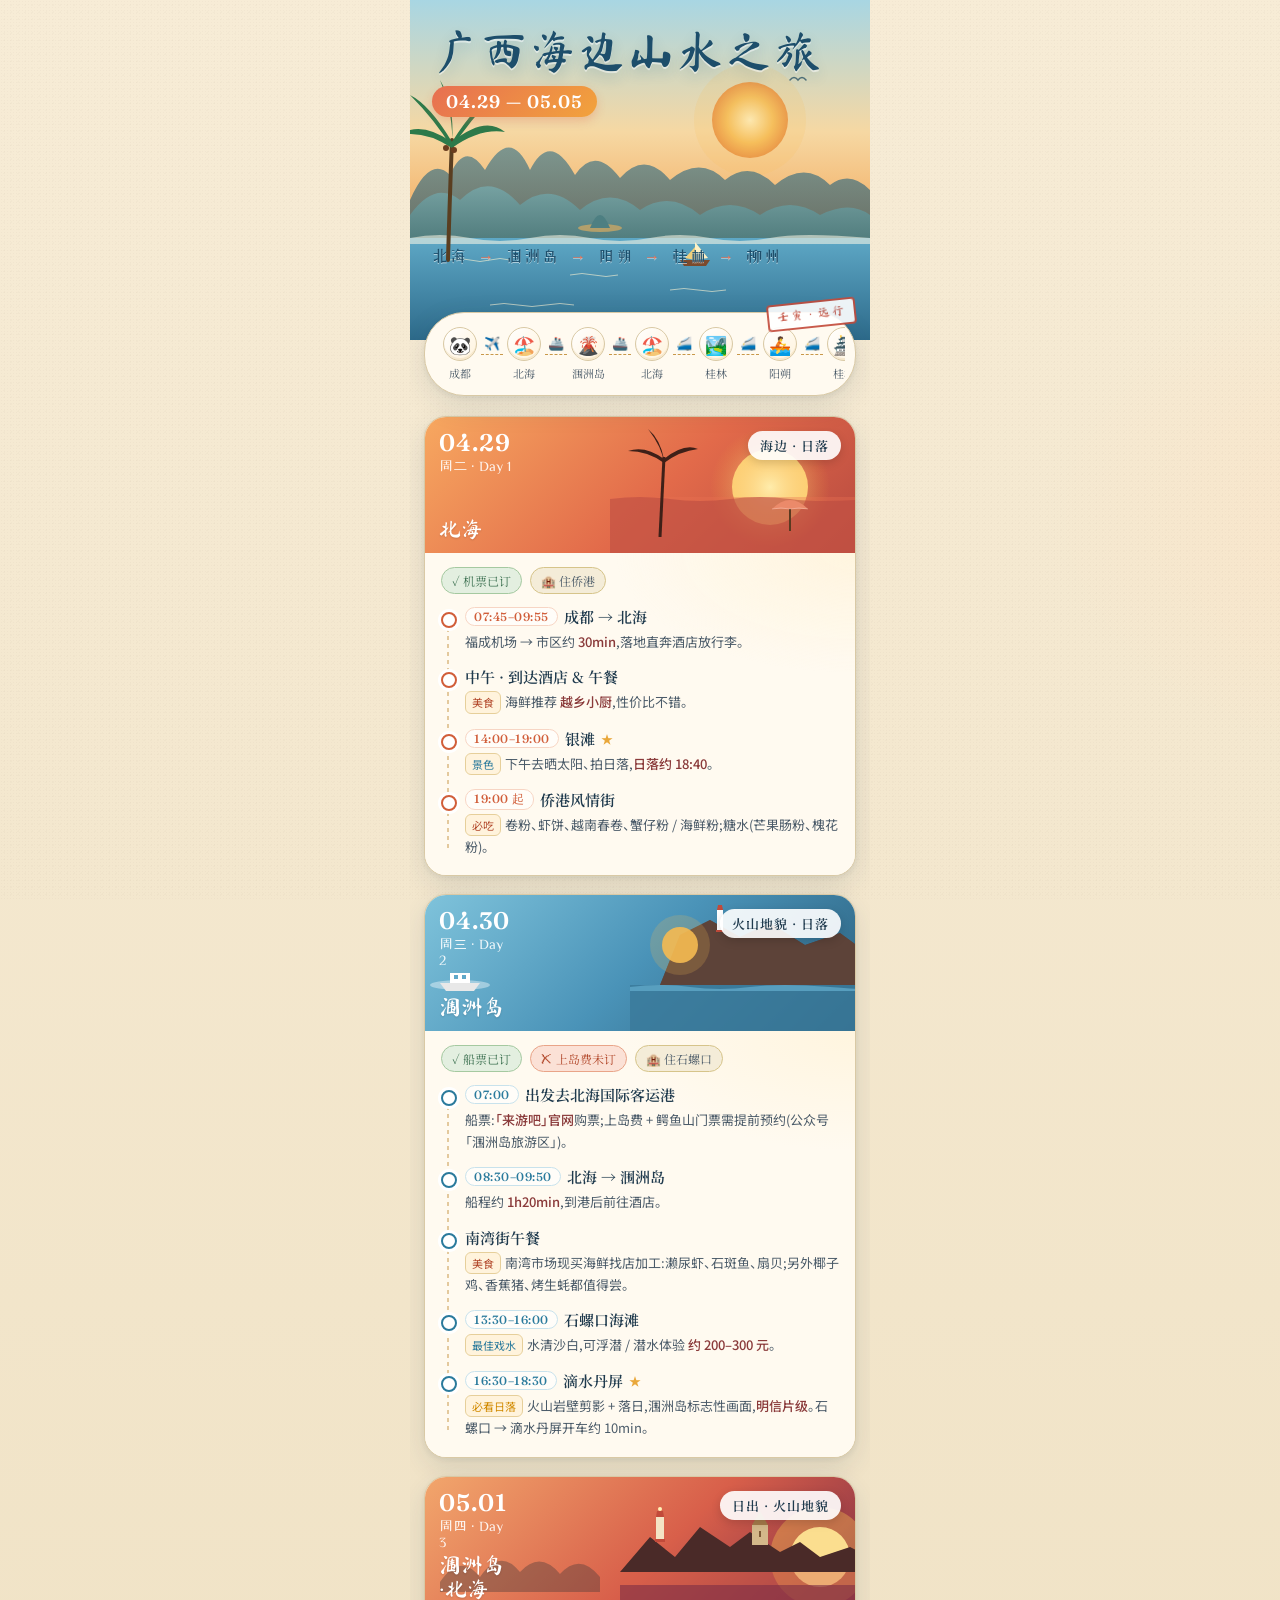
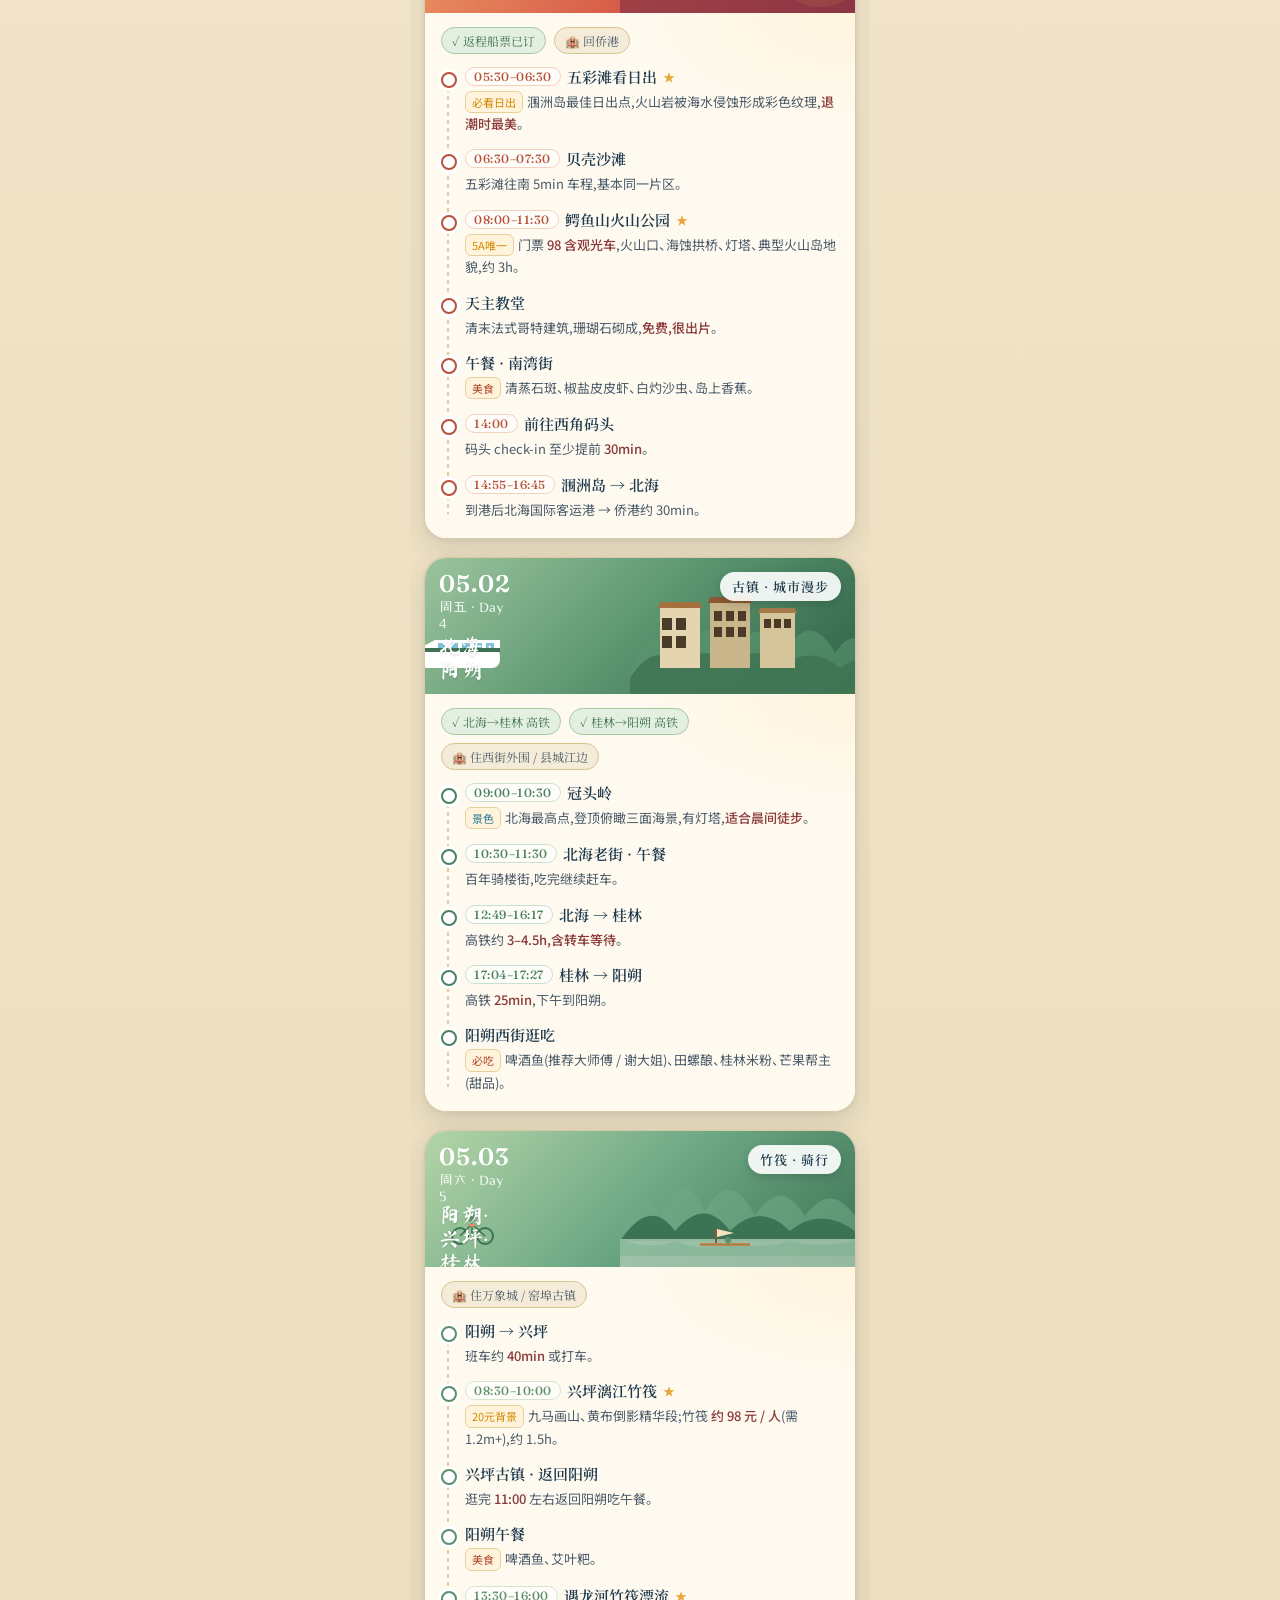
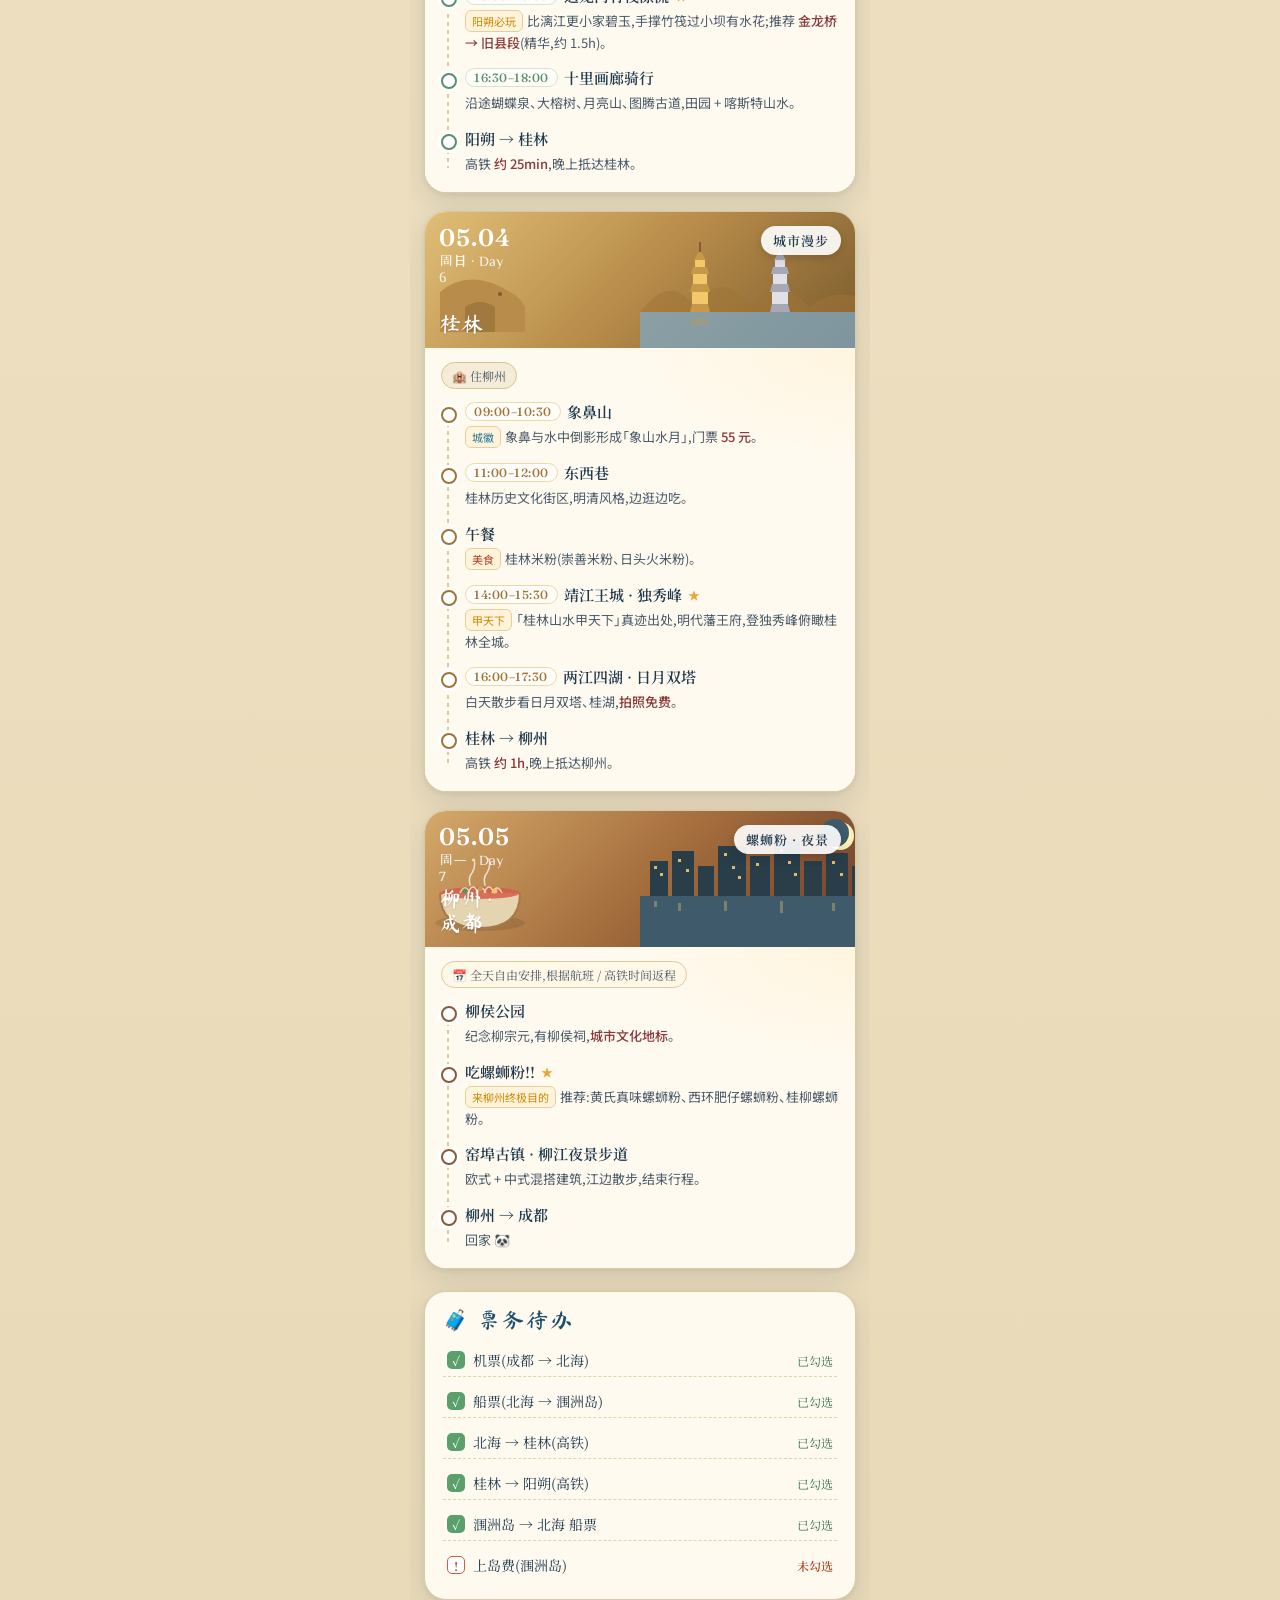
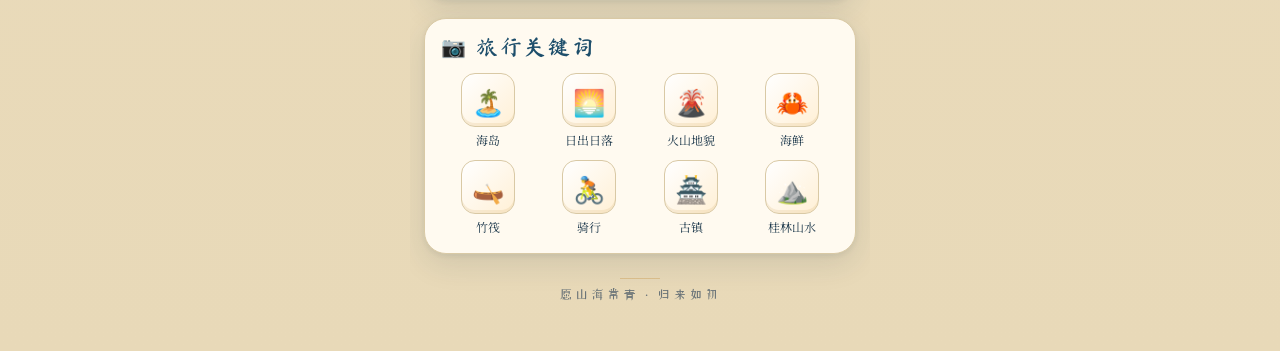
==== guangxi-trip.html @ 5bad60e5 "Initial commit: add guangxi-trip.html Co-Authored-By: Claude Opus 4.7 (1M context) <noreply@anthropi" ====
<!DOCTYPE html>
<html lang="zh-CN">
<head>
<meta charset="UTF-8">
<meta name="viewport" content="width=device-width, initial-scale=1.0, maximum-scale=1.0, user-scalable=no">
<title>广西海边山水之旅 · 04.29–05.05</title>
<link rel="preconnect" href="https://fonts.googleapis.com">
<link rel="preconnect" href="https://fonts.gstatic.com" crossorigin>
<link href="https://fonts.googleapis.com/css2?family=Ma+Shan+Zheng&family=ZCOOL+XiaoWei&family=ZCOOL+KuaiLe&family=Noto+Serif+SC:wght@400;500;600;700&family=Noto+Sans+SC:wght@300;400;500;700&family=Fraunces:ital,wght@0,400;0,600;1,400&display=swap" rel="stylesheet">
<style>
  :root{
    --ink:#1f3a4d;
    --ink-soft:#4a5a68;
    --paper:#faf4e8;
    --paper-2:#f3ead8;
    --sand:#f6e7c9;
    --sea-1:#5fa8c9;
    --sea-2:#2d6f8e;
    --sea-deep:#1d4e6b;
    --sun:#f2a33c;
    --sunset:#e76f51;
    --coral:#eb8a6a;
    --jade:#6fa47a;
    --jade-deep:#3e7252;
    --moss:#a8c4a2;
    --mist:#cfe0dc;
    --gold:#c8984a;
    --plum:#8a3a3a;
    --shadow: 0 10px 30px rgba(31,58,77,.12), 0 2px 6px rgba(31,58,77,.08);
    --stroke:#d9c9a5;
  }
  *{box-sizing:border-box;-webkit-tap-highlight-color:transparent;}
  html,body{margin:0;padding:0;}
  body{
    font-family:'Noto Sans SC','PingFang SC','Microsoft YaHei',sans-serif;
    color:var(--ink);
    background:
      radial-gradient(1200px 600px at 20% -10%, #d3e6ef 0%, transparent 60%),
      radial-gradient(900px 500px at 120% 10%, #fbe3c6 0%, transparent 55%),
      linear-gradient(180deg, #f7ecd6 0%, #efe1c3 40%, #e8d9b8 100%);
    min-height:100vh;
    -webkit-font-smoothing:antialiased;
    font-feature-settings:"palt" 1;
  }
  /* 纸张颗粒纹理 */
  body::before{
    content:"";position:fixed;inset:0;pointer-events:none;z-index:0;
    background-image:
      radial-gradient(rgba(60,40,20,.05) 1px, transparent 1px),
      radial-gradient(rgba(60,40,20,.035) 1px, transparent 1px);
    background-size: 3px 3px, 7px 7px;
    background-position: 0 0, 1px 2px;
    mix-blend-mode:multiply;
    opacity:.5;
  }
  .page{
    max-width:460px;
    margin:0 auto;
    position:relative;
    z-index:1;
    padding-bottom:40px;
    overflow:hidden;
  }

  /* ===== HERO ===== */
  .hero{
    position:relative;
    height:340px;
    overflow:hidden;
    background: linear-gradient(180deg,#9fd2e3 0%, #c7e4e8 38%, #f7d9a6 62%, #f4c27d 100%);
  }
  .hero svg.scene{position:absolute;inset:0;width:100%;height:100%;}
  .hero .title-block{
    position:absolute;
    left:22px;right:22px;top:28px;
    display:flex;flex-direction:column;gap:6px;
    z-index:3;
  }
  .hero .zh-title{
    font-family:'Ma Shan Zheng','ZCOOL KuaiLe',serif;
    font-size:46px;
    color:var(--sea-deep);
    letter-spacing:3px;
    line-height:1;
    text-shadow: 0 2px 0 rgba(255,255,255,.5), 0 6px 14px rgba(29,78,107,.18);
  }
  .hero .date-pill{
    display:inline-block;
    font-family:'Fraunces',serif;
    font-weight:600;
    font-size:18px;
    color:#fff;
    background:linear-gradient(135deg, var(--sunset), var(--sun));
    padding:4px 14px;
    border-radius:20px;
    align-self:flex-start;
    margin-top:6px;
    box-shadow:0 4px 10px rgba(231,111,81,.3);
    letter-spacing:1px;
  }
  .hero .route{
    position:absolute;
    left:22px;right:22px;bottom:74px;
    z-index:3;
    font-family:'ZCOOL XiaoWei',serif;
    font-size:16px;
    color:var(--sea-deep);
    letter-spacing:2px;
    text-shadow:0 1px 0 rgba(255,255,255,.6);
  }
  .hero .route b{color:var(--sunset);margin:0 4px;}

  /* ===== 路线流程图 ===== */
  .flow{
    position:relative;
    margin:-28px 14px 20px;
    padding:14px 10px;
    background:#fffaf0;
    border:1.5px solid var(--stroke);
    border-radius:40px;
    box-shadow:var(--shadow);
    z-index:4;
  }
  .flow-inner{
    display:flex;align-items:center;justify-content:space-between;
    gap:0;
    overflow-x:auto;
    scrollbar-width:none;
    padding:0 4px;
  }
  .flow-inner::-webkit-scrollbar{display:none;}
  .flow-node{
    display:flex;flex-direction:column;align-items:center;
    flex:0 0 auto;
    min-width:42px;
  }
  .flow-node .icon{
    width:34px;height:34px;border-radius:50%;
    background:linear-gradient(135deg,#fff, #fff3dc);
    border:1.5px solid var(--stroke);
    display:grid;place-items:center;
    font-size:18px;
    box-shadow:inset 0 -2px 0 rgba(200,152,74,.15);
  }
  .flow-node .label{
    margin-top:4px;
    font-size:11px;
    color:var(--ink-soft);
    font-family:'Noto Serif SC',serif;
    white-space:nowrap;
  }
  .flow-arrow{
    flex:1 1 auto;
    display:flex;align-items:center;justify-content:center;
    position:relative;
    min-width:22px;
    height:34px;
  }
  .flow-arrow::before{
    content:"";
    height:0;border-top:1.5px dashed var(--gold);
    width:100%;
  }
  .flow-arrow .mode{
    position:absolute;
    top:-4px;
    font-size:13px;
    background:#fffaf0;
    padding:0 3px;
    color:var(--sea-2);
  }

  /* ===== 日卡片 ===== */
  .day{
    position:relative;
    margin:18px 14px;
    border-radius:22px;
    overflow:hidden;
    background:#fffaf0;
    border:1.5px solid var(--stroke);
    box-shadow:var(--shadow);
  }
  .day-head{
    position:relative;
    height:136px;
    overflow:hidden;
    display:flex;
    color:#fff;
  }
  .day-head .left{
    flex:0 0 92px;
    padding:14px 10px 12px 14px;
    display:flex;flex-direction:column;justify-content:space-between;
    position:relative;z-index:2;
  }
  .day-head .date{
    font-family:'Fraunces',serif;
    font-weight:600;
    font-size:24px;
    letter-spacing:1px;
    line-height:1;
  }
  .day-head .weekday{
    font-family:'ZCOOL XiaoWei',serif;
    font-size:14px;
    opacity:.9;
    margin-top:4px;
  }
  .day-head .where{
    font-family:'Ma Shan Zheng',serif;
    font-size:22px;
    line-height:1.1;
    text-shadow:0 1px 2px rgba(0,0,0,.15);
  }
  .day-head .scene-wrap{
    position:absolute;inset:0;
    z-index:1;
  }
  .day-head .scene-wrap svg{width:100%;height:100%;display:block;}
  .day-head .theme-tag{
    position:absolute;
    right:14px;top:14px;
    z-index:3;
    font-family:'Noto Serif SC',serif;
    font-weight:600;
    font-size:13px;
    padding:5px 12px;
    border-radius:20px;
    background:rgba(255,255,255,.9);
    color:var(--ink);
    letter-spacing:1px;
    box-shadow:0 3px 10px rgba(0,0,0,.15);
  }

  /* 每日主题色 */
  .d1 .day-head{background:linear-gradient(135deg,#f7a860 0%, #e26a4a 55%, #b84a40 100%);}
  .d2 .day-head{background:linear-gradient(135deg,#7fc3db 0%, #4a93b8 50%, #2a5f7d 100%);}
  .d3 .day-head{background:linear-gradient(135deg,#f2a66c 0%, #d85f4a 55%, #7d2d45 100%);}
  .d4 .day-head{background:linear-gradient(135deg,#9cc49e 0%, #5b9670 50%, #2f6248 100%);}
  .d5 .day-head{background:linear-gradient(135deg,#b5d4a8 0%, #6ea985 50%, #3d7355 100%);}
  .d6 .day-head{background:linear-gradient(135deg,#e0be76 0%, #b88c4a 50%, #7a5c2e 100%);}
  .d7 .day-head{background:linear-gradient(135deg,#d4a86a 0%, #a66f3e 50%, #6b3d2a 100%);}

  .day-body{
    padding:14px 16px 18px;
    background:
      radial-gradient(400px 200px at 100% 0%, rgba(255,235,190,.35), transparent 60%),
      #fffaf0;
  }

  .meta-row{
    display:flex;gap:8px;flex-wrap:wrap;
    margin-bottom:12px;
  }
  .chip{
    display:inline-flex;align-items:center;gap:4px;
    font-size:12px;
    padding:4px 10px;
    border-radius:14px;
    border:1px solid var(--stroke);
    background:#fff8e6;
    color:var(--ink-soft);
    font-family:'Noto Serif SC',serif;
  }
  .chip b{color:var(--ink);font-weight:600;}
  .chip.stay{background:#f4ecd8;border-color:#d6c48a;}
  .chip.ticket-ok{background:#e3efe0;border-color:#a5c9a0;color:#3e7252;}
  .chip.ticket-warn{background:#fbe1d6;border-color:#e9a488;color:#b34a2d;}

  .timeline{
    position:relative;
    padding-left:22px;
    margin-top:8px;
  }
  .timeline::before{
    content:"";position:absolute;left:6px;top:6px;bottom:6px;
    width:2px;
    background:repeating-linear-gradient(to bottom, var(--gold) 0 4px, transparent 4px 8px);
    opacity:.5;
  }
  .tl-item{
    position:relative;
    padding:0 0 14px 2px;
  }
  .tl-item:last-child{padding-bottom:0;}
  .tl-item::before{
    content:"";
    position:absolute;
    left:-22px;top:6px;
    width:12px;height:12px;border-radius:50%;
    background:#fff;
    border:2.5px solid var(--accent,var(--sea-2));
    box-shadow:0 0 0 3px rgba(255,255,255,1);
  }
  .tl-title{
    font-family:'Noto Serif SC',serif;
    font-weight:600;
    font-size:15px;
    color:var(--ink);
    display:flex;align-items:center;flex-wrap:wrap;gap:6px;
  }
  .tl-title .time{
    font-family:'Fraunces',serif;
    font-size:12px;
    color:var(--accent,var(--sea-2));
    background:rgba(255,255,255,.6);
    padding:1px 8px;
    border-radius:10px;
    border:1px solid var(--accent-soft,#cfe0dc);
    font-weight:500;
    letter-spacing:.5px;
  }
  .tl-title .star{color:#e9a73a;font-size:12px;}
  .tl-desc{
    font-size:13px;
    line-height:1.65;
    color:var(--ink-soft);
    margin-top:4px;
  }
  .tl-desc em{
    font-style:normal;
    color:var(--plum);
    font-weight:500;
  }
  .tl-tag{
    display:inline-block;font-size:11px;
    padding:1px 6px;border-radius:6px;
    background:#fff3dc;border:1px solid #e6cf9a;
    color:var(--gold);margin-right:4px;
  }

  /* 每天的 accent */
  .d1{--accent:#d15e3a;--accent-soft:#f7d5c4;}
  .d2{--accent:#2a7a9c;--accent-soft:#c8e2ec;}
  .d3{--accent:#b8513a;--accent-soft:#f4d0bf;}
  .d4{--accent:#4a8260;--accent-soft:#c9e0cf;}
  .d5{--accent:#5b8f6a;--accent-soft:#d4e4ce;}
  .d6{--accent:#a07436;--accent-soft:#ecd9a8;}
  .d7{--accent:#8a5a34;--accent-soft:#e7cda5;}

  /* ===== 票务待办 ===== */
  .todo{
    margin:22px 14px 0;
    background:#fffaf0;
    border:1.5px solid var(--stroke);
    border-radius:22px;
    padding:16px 18px 18px;
    box-shadow:var(--shadow);
    position:relative;overflow:hidden;
  }
  .todo h3{
    margin:0 0 12px;
    font-family:'Ma Shan Zheng',serif;
    font-weight:400;
    font-size:22px;
    color:var(--sea-deep);
    letter-spacing:2px;
    display:flex;align-items:center;gap:8px;
  }
  .todo h3::before{content:"🧳";font-size:20px;}
  .todo ul{list-style:none;margin:0;padding:0;display:flex;flex-direction:column;gap:8px;}
  .todo li{
    display:flex;align-items:center;justify-content:space-between;gap:10px;
    font-family:'Noto Serif SC',serif;font-size:14px;
    padding:6px 4px;
    border-bottom:1px dashed #e2d3ae;
  }
  .todo li:last-child{border-bottom:none;}
  .todo li .name{display:flex;align-items:center;gap:8px;}
  .todo li .name .box{
    width:18px;height:18px;border-radius:5px;display:grid;place-items:center;
    font-size:12px;font-weight:700;
  }
  .ok .box{background:#5ba06a;color:#fff;}
  .ok .status{color:#3e7252;font-size:12px;}
  .no .box{background:#fff;border:1.5px solid #d15e3a;color:#d15e3a;}
  .no .status{color:#b34a2d;font-size:12px;font-weight:600;}

  /* ===== 关键词 ===== */
  .keywords{
    margin:18px 14px 0;
    background:#fffaf0;
    border:1.5px solid var(--stroke);
    border-radius:22px;
    padding:16px 16px 18px;
    box-shadow:var(--shadow);
  }
  .keywords h3{
    margin:0 0 14px;
    font-family:'Ma Shan Zheng',serif;
    font-weight:400;
    font-size:22px;
    color:var(--sea-deep);
    letter-spacing:2px;
    display:flex;align-items:center;gap:8px;
  }
  .keywords h3::before{content:"📷";font-size:20px;}
  .kw-grid{
    display:grid;grid-template-columns:repeat(4,1fr);gap:12px 8px;
  }
  .kw{
    display:flex;flex-direction:column;align-items:center;gap:4px;
  }
  .kw .kw-ico{
    width:54px;height:54px;border-radius:14px;
    background:linear-gradient(135deg,#fff,#fff0d6);
    border:1.5px solid var(--stroke);
    display:grid;place-items:center;
    font-size:26px;
    box-shadow:inset 0 -3px 0 rgba(200,152,74,.15);
  }
  .kw .kw-text{
    font-family:'Noto Serif SC',serif;
    font-size:12px;
    color:var(--ink);
  }

  /* ===== 底部页脚 ===== */
  .footer{
    margin:24px 14px 8px;
    text-align:center;
    font-family:'ZCOOL XiaoWei',serif;
    color:var(--ink-soft);
    font-size:13px;
    letter-spacing:3px;
    opacity:.8;
  }
  .footer .line{
    display:block;
    height:1px;width:40px;margin:12px auto 8px;
    background:var(--gold);opacity:.5;
  }

  /* 装饰印章 */
  .seal{
    position:absolute;
    right:14px;bottom:12px;
    font-family:'Ma Shan Zheng',serif;
    color:#c24a3a;
    background:#fff;
    border:2px solid #c24a3a;
    padding:4px 8px;
    border-radius:4px;
    font-size:12px;letter-spacing:2px;
    transform:rotate(-6deg);
    opacity:.9;
    z-index:5;
  }

  /* 小装饰:鸟 */
  .birds{position:absolute;top:70px;right:30px;z-index:2;opacity:.7;}

  /* 标签:特色/美食 */
  .tag-food{color:#b34a2d;}
  .tag-view{color:#2a7a9c;}
  .tag-must{color:#d18a00;}

  /* 进入动画 */
  @keyframes rise { from{opacity:0;transform:translateY(12px);} to{opacity:1;transform:none;} }
  .day,.todo,.keywords,.flow{animation:rise .6s ease both;}
  .day:nth-child(2){animation-delay:.05s;}
  .day:nth-child(3){animation-delay:.1s;}
  .day:nth-child(4){animation-delay:.15s;}

</style>
</head>
<body>
<main class="page">

  <!-- ============ HERO ============ -->
  <section class="hero">
    <svg class="scene" viewBox="0 0 460 340" preserveAspectRatio="xMidYMid slice" xmlns="http://www.w3.org/2000/svg">
      <defs>
        <linearGradient id="sky" x1="0" y1="0" x2="0" y2="1">
          <stop offset="0" stop-color="#a8d6e3"/>
          <stop offset=".55" stop-color="#f6d8a3"/>
          <stop offset="1" stop-color="#f2a658"/>
        </linearGradient>
        <linearGradient id="sea" x1="0" y1="0" x2="0" y2="1">
          <stop offset="0" stop-color="#5ea8c6"/>
          <stop offset="1" stop-color="#2d6a8a"/>
        </linearGradient>
        <linearGradient id="mtn1" x1="0" y1="0" x2="0" y2="1">
          <stop offset="0" stop-color="#4a7d8a"/>
          <stop offset="1" stop-color="#2d5567"/>
        </linearGradient>
        <linearGradient id="mtn2" x1="0" y1="0" x2="0" y2="1">
          <stop offset="0" stop-color="#76a6a8"/>
          <stop offset="1" stop-color="#4d7f82"/>
        </linearGradient>
        <linearGradient id="mtn3" x1="0" y1="0" x2="0" y2="1">
          <stop offset="0" stop-color="#a5c4b6"/>
          <stop offset="1" stop-color="#7ba389"/>
        </linearGradient>
        <radialGradient id="sun" cx=".5" cy=".5" r=".5">
          <stop offset="0" stop-color="#fff3c4"/>
          <stop offset=".6" stop-color="#f5bb52"/>
          <stop offset="1" stop-color="#e6893a"/>
        </radialGradient>
      </defs>
      <!-- 天空 -->
      <rect width="460" height="240" fill="url(#sky)"/>
      <!-- 太阳 -->
      <circle cx="340" cy="120" r="38" fill="url(#sun)" opacity=".85"/>
      <circle cx="340" cy="120" r="56" fill="#f5bb52" opacity=".15"/>
      <!-- 远山(桂林喀斯特) -->
      <path d="M0,200 Q20,155 40,175 Q55,140 75,170 Q100,125 120,170 Q140,130 165,175 Q185,145 210,178 Q235,150 260,180 Q290,155 315,180 Q340,160 365,185 Q395,160 420,185 Q440,170 460,190 L460,240 L0,240 Z" fill="url(#mtn1)" opacity=".7"/>
      <path d="M0,215 Q25,180 50,200 Q80,170 110,205 Q140,180 170,210 Q200,185 230,210 Q260,190 290,215 Q320,195 350,215 Q380,195 410,215 Q440,200 460,215 L460,240 L0,240 Z" fill="url(#mtn2)" opacity=".85"/>
      <!-- 海面 -->
      <rect y="238" width="460" height="102" fill="url(#sea)"/>
      <!-- 海面波光 -->
      <g stroke="#fff6d4" stroke-width="1" opacity=".6" fill="none">
        <path d="M40,260 q10,-3 20,0 t20,0 t20,0"/>
        <path d="M160,275 q12,-3 24,0 t24,0"/>
        <path d="M260,290 q14,-3 28,0 t28,0"/>
        <path d="M80,305 q14,-3 28,0 t28,0 t28,0"/>
        <path d="M300,315 q14,-3 28,0 t28,0"/>
      </g>
      <!-- 海浪泡沫 -->
      <path d="M0,238 Q30,232 60,238 T120,238 T180,238 T240,238 T300,238 T360,238 T460,238 L460,244 L0,244 Z" fill="#fff9e7" opacity=".55"/>
      <!-- 前景椰树(左) -->
      <g transform="translate(20,100)">
        <path d="M18,160 Q20,90 22,40" stroke="#5a3e20" stroke-width="4" fill="none" stroke-linecap="round"/>
        <g fill="#2d7a4a">
          <path d="M22,42 Q-10,20 -30,35 Q-5,30 22,48 Z"/>
          <path d="M22,42 Q55,15 75,32 Q50,28 22,48 Z"/>
          <path d="M22,42 Q0,5 -20,-5 Q5,20 22,48 Z"/>
          <path d="M22,42 Q45,5 65,-5 Q40,20 22,48 Z"/>
          <path d="M22,42 Q25,5 10,-20 Q24,15 22,48 Z"/>
        </g>
        <circle cx="16" cy="48" r="3" fill="#6b3d1e"/>
        <circle cx="24" cy="50" r="3" fill="#6b3d1e"/>
      </g>
      <!-- 小岛+帆船 -->
      <g transform="translate(170,220)">
        <ellipse cx="20" cy="8" rx="22" ry="4" fill="#c9a766" opacity=".8"/>
        <path d="M10,8 Q20,-18 30,8 Z" fill="#4d7f82"/>
      </g>
      <!-- 帆船 -->
      <g transform="translate(270,252)">
        <path d="M0,8 L30,8 L26,14 L4,14 Z" fill="#7b4a2d"/>
        <path d="M15,8 L15,-10 L28,6 Z" fill="#fff1c4"/>
        <path d="M15,8 L15,-5 L5,6 Z" fill="#f2d07a"/>
      </g>
      <!-- 海鸥 -->
      <g stroke="#2d5567" stroke-width="1.5" fill="none" stroke-linecap="round" opacity=".8">
        <path d="M80,90 q4,-5 8,0 q4,-5 8,0"/>
        <path d="M110,110 q3,-4 6,0 q3,-4 6,0"/>
        <path d="M380,80 q4,-5 8,0 q4,-5 8,0"/>
      </g>
    </svg>
    <div class="title-block">
      <div class="zh-title">广西海边山水之旅</div>
      <div class="date-pill">04.29 — 05.05</div>
    </div>
    <div class="route">北海 <b>→</b> 涠洲岛 <b>→</b> 阳朔 <b>→</b> 桂林 <b>→</b> 柳州</div>
    <div class="seal">壬寅 · 远行</div>
  </section>

  <!-- ============ 路线流程图 ============ -->
  <section class="flow">
    <div class="flow-inner">
      <div class="flow-node"><div class="icon">🐼</div><div class="label">成都</div></div>
      <div class="flow-arrow"><span class="mode">✈️</span></div>
      <div class="flow-node"><div class="icon">🏖️</div><div class="label">北海</div></div>
      <div class="flow-arrow"><span class="mode">🚢</span></div>
      <div class="flow-node"><div class="icon">🌋</div><div class="label">涠洲岛</div></div>
      <div class="flow-arrow"><span class="mode">🚢</span></div>
      <div class="flow-node"><div class="icon">🏖️</div><div class="label">北海</div></div>
      <div class="flow-arrow"><span class="mode">🚄</span></div>
      <div class="flow-node"><div class="icon">🏞️</div><div class="label">桂林</div></div>
      <div class="flow-arrow"><span class="mode">🚄</span></div>
      <div class="flow-node"><div class="icon">🚣</div><div class="label">阳朔</div></div>
      <div class="flow-arrow"><span class="mode">🚄</span></div>
      <div class="flow-node"><div class="icon">🏯</div><div class="label">桂林</div></div>
      <div class="flow-arrow"><span class="mode">🚄</span></div>
      <div class="flow-node"><div class="icon">🍜</div><div class="label">柳州</div></div>
      <div class="flow-arrow"><span class="mode">✈️</span></div>
      <div class="flow-node"><div class="icon">🐼</div><div class="label">成都</div></div>
    </div>
  </section>

  <!-- ============ DAY 1 · 04.29 北海 ============ -->
  <article class="day d1">
    <header class="day-head">
      <div class="scene-wrap">
        <svg viewBox="0 0 460 136" preserveAspectRatio="xMidYMid slice" xmlns="http://www.w3.org/2000/svg">
          <defs>
            <radialGradient id="sun1" cx=".5" cy=".5" r=".5"><stop offset="0" stop-color="#fff2b8"/><stop offset="1" stop-color="#f4a33c" stop-opacity="0"/></radialGradient>
          </defs>
          <!-- 右侧日落海景 -->
          <g transform="translate(200,0)">
            <circle cx="160" cy="70" r="38" fill="#ffd67a"/>
            <circle cx="160" cy="70" r="60" fill="url(#sun1)" opacity=".8"/>
            <!-- 海平面倒影 -->
            <rect y="80" width="260" height="56" fill="#e76f51" opacity=".35"/>
            <path d="M0,82 Q30,78 60,82 T120,82 T180,82 T260,82 L260,136 L0,136 Z" fill="#b84a40" opacity=".55"/>
            <!-- 椰树剪影 -->
            <g fill="#3e2018" transform="translate(30,20)">
              <path d="M20,100 Q22,60 24,20" stroke="#3e2018" stroke-width="3" fill="none"/>
              <path d="M24,22 Q5,8 -12,14 Q8,14 24,26"/>
              <path d="M24,22 Q44,6 58,12 Q40,14 24,26"/>
              <path d="M24,22 Q20,2 8,-8 Q22,10 24,26"/>
            </g>
            <!-- 沙滩伞 -->
            <g transform="translate(180,92)">
              <rect x="-1" y="0" width="2" height="22" fill="#5a3a20"/>
              <path d="M-18,0 Q0,-18 18,0 Z" fill="#eb8a6a"/>
              <path d="M-18,0 Q-9,-2 0,0 Q9,-2 18,0" stroke="#fff" stroke-width=".5" fill="none" opacity=".5"/>
            </g>
          </g>
        </svg>
      </div>
      <div class="left">
        <div>
          <div class="date">04.29</div>
          <div class="weekday">周二 · Day 1</div>
        </div>
        <div class="where">北海</div>
      </div>
      <div class="theme-tag">海边 · 日落</div>
    </header>
    <div class="day-body">
      <div class="meta-row">
        <span class="chip ticket-ok">✓ 机票已订</span>
        <span class="chip stay">🏨 住侨港</span>
      </div>
      <div class="timeline">
        <div class="tl-item">
          <div class="tl-title"><span class="time">07:45–09:55</span>成都 → 北海</div>
          <div class="tl-desc">福成机场 → 市区约 <em>30min</em>,落地直奔酒店放行李。</div>
        </div>
        <div class="tl-item">
          <div class="tl-title">中午 · 到达酒店 & 午餐</div>
          <div class="tl-desc"><span class="tl-tag tag-food">美食</span>海鲜推荐 <em>越乡小厨</em>,性价比不错。</div>
        </div>
        <div class="tl-item">
          <div class="tl-title"><span class="time">14:00–19:00</span>银滩 <span class="star">★</span></div>
          <div class="tl-desc"><span class="tl-tag tag-view">景色</span>下午去晒太阳、拍日落,<em>日落约 18:40</em>。</div>
        </div>
        <div class="tl-item">
          <div class="tl-title"><span class="time">19:00 起</span>侨港风情街</div>
          <div class="tl-desc"><span class="tl-tag tag-food">必吃</span>卷粉、虾饼、越南春卷、蟹仔粉 / 海鲜粉;糖水(芒果肠粉、槐花粉)。</div>
        </div>
      </div>
    </div>
  </article>

  <!-- ============ DAY 2 · 04.30 涠洲岛 ============ -->
  <article class="day d2">
    <header class="day-head">
      <div class="scene-wrap">
        <svg viewBox="0 0 460 136" preserveAspectRatio="xMidYMid slice" xmlns="http://www.w3.org/2000/svg">
          <!-- 火山/悬崖 -->
          <g transform="translate(220,0)">
            <!-- 海面 -->
            <rect y="90" width="240" height="46" fill="#3a7a9a" opacity=".8"/>
            <path d="M0,92 Q30,88 60,92 T120,92 T200,92 T240,92 L240,96 L0,96 Z" fill="#5fa8c9" opacity=".8"/>
            <!-- 火山岩悬崖 -->
            <path d="M30,90 L50,40 L80,25 L110,42 L140,28 L175,50 L210,38 L240,60 L240,90 Z" fill="#4a3a3a"/>
            <path d="M30,90 L50,40 L80,25 L110,42 L140,28 L175,50 L210,38 L240,60 L240,90 Z" fill="#6b4a3a" opacity=".6"/>
            <!-- 灯塔 -->
            <g transform="translate(90,15)">
              <rect x="-3" y="0" width="6" height="20" fill="#fff"/>
              <rect x="-4" y="20" width="8" height="2" fill="#c24a3a"/>
              <path d="M-3,0 L3,0 L2,-5 L-2,-5 Z" fill="#c24a3a"/>
            </g>
            <!-- 日落 -->
            <circle cx="50" cy="50" r="18" fill="#f5bb52" opacity=".9"/>
            <circle cx="50" cy="50" r="30" fill="#f5bb52" opacity=".2"/>
          </g>
          <!-- 左侧船只 -->
          <g transform="translate(30,70)">
            <ellipse cx="20" cy="20" rx="30" ry="5" fill="#fff" opacity=".4"/>
            <path d="M0,18 L40,18 L34,26 L6,26 Z" fill="#e8e8e8"/>
            <rect x="10" y="8" width="20" height="10" fill="#fff"/>
            <rect x="14" y="10" width="4" height="4" fill="#5fa8c9"/>
            <rect x="22" y="10" width="4" height="4" fill="#5fa8c9"/>
          </g>
        </svg>
      </div>
      <div class="left">
        <div>
          <div class="date">04.30</div>
          <div class="weekday">周三 · Day 2</div>
        </div>
        <div class="where">涠洲岛</div>
      </div>
      <div class="theme-tag">火山地貌 · 日落</div>
    </header>
    <div class="day-body">
      <div class="meta-row">
        <span class="chip ticket-ok">✓ 船票已订</span>
        <span class="chip ticket-warn">✗ 上岛费未订</span>
        <span class="chip stay">🏨 住石螺口</span>
      </div>
      <div class="timeline">
        <div class="tl-item">
          <div class="tl-title"><span class="time">07:00</span>出发去北海国际客运港</div>
          <div class="tl-desc">船票:<em>「来游吧」官网</em>购票;上岛费 + 鳄鱼山门票需提前预约(公众号「涠洲岛旅游区」)。</div>
        </div>
        <div class="tl-item">
          <div class="tl-title"><span class="time">08:30–09:50</span>北海 → 涠洲岛</div>
          <div class="tl-desc">船程约 <em>1h20min</em>,到港后前往酒店。</div>
        </div>
        <div class="tl-item">
          <div class="tl-title">南湾街午餐</div>
          <div class="tl-desc"><span class="tl-tag tag-food">美食</span>南湾市场现买海鲜找店加工:濑尿虾、石斑鱼、扇贝;另外椰子鸡、香蕉猪、烤生蚝都值得尝。</div>
        </div>
        <div class="tl-item">
          <div class="tl-title"><span class="time">13:30–16:00</span>石螺口海滩</div>
          <div class="tl-desc"><span class="tl-tag tag-view">最佳戏水</span>水清沙白,可浮潜 / 潜水体验 <em>约 200–300 元</em>。</div>
        </div>
        <div class="tl-item">
          <div class="tl-title"><span class="time">16:30–18:30</span>滴水丹屏 <span class="star">★</span></div>
          <div class="tl-desc"><span class="tl-tag tag-must">必看日落</span>火山岩壁剪影 + 落日,涠洲岛标志性画面,<em>明信片级</em>。石螺口 → 滴水丹屏开车约 10min。</div>
        </div>
      </div>
    </div>
  </article>

  <!-- ============ DAY 3 · 05.01 涠洲岛→北海 ============ -->
  <article class="day d3">
    <header class="day-head">
      <div class="scene-wrap">
        <svg viewBox="0 0 460 136" preserveAspectRatio="xMidYMid slice" xmlns="http://www.w3.org/2000/svg">
          <!-- 日出 + 灯塔 + 教堂 -->
          <g transform="translate(210,0)">
            <!-- 日出光晕 -->
            <circle cx="200" cy="80" r="30" fill="#fff4b8"/>
            <circle cx="200" cy="80" r="50" fill="#f5bb52" opacity=".4"/>
            <!-- 海 -->
            <rect y="95" width="260" height="41" fill="#d85f4a" opacity=".4"/>
            <rect y="108" width="260" height="28" fill="#7d2d45" opacity=".6"/>
            <!-- 火山岩 -->
            <path d="M0,95 L30,60 L55,80 L80,50 L110,70 L130,55 L160,75 L180,65 L200,80 L230,70 L260,85 L260,95 Z" fill="#4a2a28"/>
            <!-- 灯塔 -->
            <g transform="translate(40,40)">
              <rect x="-4" y="0" width="8" height="24" fill="#f4e4c4"/>
              <rect x="-5" y="22" width="10" height="3" fill="#c24a3a"/>
              <path d="M-4,0 L4,0 L3,-6 L-3,-6 Z" fill="#c24a3a"/>
              <circle cx="0" cy="-8" r="2" fill="#fff4b8"/>
            </g>
            <!-- 天主教堂 -->
            <g transform="translate(140,48)">
              <rect x="-8" y="0" width="16" height="20" fill="#d4b88a"/>
              <path d="M-8,0 L0,-14 L8,0 Z" fill="#a67b4a"/>
              <rect x="-1" y="6" width="2" height="6" fill="#7d5a36"/>
            </g>
          </g>
          <g transform="translate(30,65)">
            <path d="M0,40 Q20,10 40,35 Q60,5 80,30 Q100,8 120,32 Q140,10 160,35 L160,50 L0,50 Z" fill="#4a3a3a" opacity=".4"/>
          </g>
        </svg>
      </div>
      <div class="left">
        <div>
          <div class="date">05.01</div>
          <div class="weekday">周四 · Day 3</div>
        </div>
        <div class="where">涠洲岛·北海</div>
      </div>
      <div class="theme-tag">日出 · 火山地貌</div>
    </header>
    <div class="day-body">
      <div class="meta-row">
        <span class="chip ticket-ok">✓ 返程船票已订</span>
        <span class="chip stay">🏨 回侨港</span>
      </div>
      <div class="timeline">
        <div class="tl-item">
          <div class="tl-title"><span class="time">05:30–06:30</span>五彩滩看日出 <span class="star">★</span></div>
          <div class="tl-desc"><span class="tl-tag tag-must">必看日出</span>涠洲岛最佳日出点,火山岩被海水侵蚀形成彩色纹理,<em>退潮时最美</em>。</div>
        </div>
        <div class="tl-item">
          <div class="tl-title"><span class="time">06:30–07:30</span>贝壳沙滩</div>
          <div class="tl-desc">五彩滩往南 5min 车程,基本同一片区。</div>
        </div>
        <div class="tl-item">
          <div class="tl-title"><span class="time">08:00–11:30</span>鳄鱼山火山公园 <span class="star">★</span></div>
          <div class="tl-desc"><span class="tl-tag tag-must">5A唯一</span>门票 <em>98 含观光车</em>,火山口、海蚀拱桥、灯塔、典型火山岛地貌,约 3h。</div>
        </div>
        <div class="tl-item">
          <div class="tl-title">天主教堂</div>
          <div class="tl-desc">清末法式哥特建筑,珊瑚石砌成,<em>免费,很出片</em>。</div>
        </div>
        <div class="tl-item">
          <div class="tl-title">午餐 · 南湾街</div>
          <div class="tl-desc"><span class="tl-tag tag-food">美食</span>清蒸石斑、椒盐皮皮虾、白灼沙虫、岛上香蕉。</div>
        </div>
        <div class="tl-item">
          <div class="tl-title"><span class="time">14:00</span>前往西角码头</div>
          <div class="tl-desc">码头 check-in 至少提前 <em>30min</em>。</div>
        </div>
        <div class="tl-item">
          <div class="tl-title"><span class="time">14:55–16:45</span>涠洲岛 → 北海</div>
          <div class="tl-desc">到港后北海国际客运港 → 侨港约 30min。</div>
        </div>
      </div>
    </div>
  </article>

  <!-- ============ DAY 4 · 05.02 北海→阳朔 ============ -->
  <article class="day d4">
    <header class="day-head">
      <div class="scene-wrap">
        <svg viewBox="0 0 460 136" preserveAspectRatio="xMidYMid slice" xmlns="http://www.w3.org/2000/svg">
          <!-- 老街骑楼 + 喀斯特山 -->
          <g transform="translate(220,0)">
            <!-- 远处喀斯特山 -->
            <path d="M0,110 Q30,55 55,95 Q80,50 105,90 Q130,55 155,95 Q180,50 205,95 Q225,65 240,95 L240,136 L0,136 Z" fill="#5b9670" opacity=".6"/>
            <path d="M0,120 Q25,80 50,110 Q75,80 100,110 Q125,80 150,110 Q180,85 210,110 Q230,95 240,110 L240,136 L0,136 Z" fill="#3e7252" opacity=".8"/>
            <!-- 骑楼 -->
            <g transform="translate(30,50)">
              <rect x="0" y="0" width="40" height="60" fill="#e4d4b0"/>
              <rect x="2" y="10" width="10" height="12" fill="#4a3a28"/>
              <rect x="16" y="10" width="10" height="12" fill="#4a3a28"/>
              <rect x="2" y="28" width="10" height="12" fill="#4a3a28"/>
              <rect x="16" y="28" width="10" height="12" fill="#4a3a28"/>
              <path d="M-2,0 L42,0 L40,-6 L0,-6 Z" fill="#a66f3e"/>
            </g>
            <g transform="translate(80,45)">
              <rect x="0" y="0" width="40" height="65" fill="#c9b58a"/>
              <rect x="4" y="8" width="8" height="10" fill="#4a3a28"/>
              <rect x="16" y="8" width="8" height="10" fill="#4a3a28"/>
              <rect x="28" y="8" width="8" height="10" fill="#4a3a28"/>
              <rect x="4" y="24" width="8" height="10" fill="#4a3a28"/>
              <rect x="16" y="24" width="8" height="10" fill="#4a3a28"/>
              <rect x="28" y="24" width="8" height="10" fill="#4a3a28"/>
              <path d="M-2,0 L42,0 L40,-6 L0,-6 Z" fill="#8a5a34"/>
            </g>
            <g transform="translate(130,55)">
              <rect x="0" y="0" width="35" height="55" fill="#d6c49a"/>
              <rect x="4" y="6" width="7" height="9" fill="#4a3a28"/>
              <rect x="14" y="6" width="7" height="9" fill="#4a3a28"/>
              <rect x="24" y="6" width="7" height="9" fill="#4a3a28"/>
              <path d="M-2,0 L37,0 L35,-5 L0,-5 Z" fill="#a67b4a"/>
            </g>
          </g>
          <!-- 左前景:高铁 -->
          <g transform="translate(10,90)">
            <rect x="0" y="0" width="80" height="20" rx="8" fill="#fff"/>
            <path d="M0,0 L15,-8 L80,-8 L80,0 Z" fill="#fff"/>
            <rect x="18" y="-5" width="8" height="5" fill="#7fc3db"/>
            <rect x="30" y="-5" width="8" height="5" fill="#7fc3db"/>
            <rect x="42" y="-5" width="8" height="5" fill="#7fc3db"/>
            <rect x="54" y="-5" width="8" height="5" fill="#7fc3db"/>
            <rect x="66" y="-5" width="8" height="5" fill="#7fc3db"/>
            <path d="M0,0 L80,0 L80,4 L0,4 Z" fill="#3e7252"/>
          </g>
        </svg>
      </div>
      <div class="left">
        <div>
          <div class="date">05.02</div>
          <div class="weekday">周五 · Day 4</div>
        </div>
        <div class="where">北海 · 阳朔</div>
      </div>
      <div class="theme-tag">古镇 · 城市漫步</div>
    </header>
    <div class="day-body">
      <div class="meta-row">
        <span class="chip ticket-ok">✓ 北海→桂林 高铁</span>
        <span class="chip ticket-ok">✓ 桂林→阳朔 高铁</span>
        <span class="chip stay">🏨 住西街外围 / 县城江边</span>
      </div>
      <div class="timeline">
        <div class="tl-item">
          <div class="tl-title"><span class="time">09:00–10:30</span>冠头岭</div>
          <div class="tl-desc"><span class="tl-tag tag-view">景色</span>北海最高点,登顶俯瞰三面海景,有灯塔,<em>适合晨间徒步</em>。</div>
        </div>
        <div class="tl-item">
          <div class="tl-title"><span class="time">10:30–11:30</span>北海老街 · 午餐</div>
          <div class="tl-desc">百年骑楼街,吃完继续赶车。</div>
        </div>
        <div class="tl-item">
          <div class="tl-title"><span class="time">12:49–16:17</span>北海 → 桂林</div>
          <div class="tl-desc">高铁约 <em>3–4.5h,含转车等待</em>。</div>
        </div>
        <div class="tl-item">
          <div class="tl-title"><span class="time">17:04–17:27</span>桂林 → 阳朔</div>
          <div class="tl-desc">高铁 <em>25min</em>,下午到阳朔。</div>
        </div>
        <div class="tl-item">
          <div class="tl-title">阳朔西街逛吃</div>
          <div class="tl-desc"><span class="tl-tag tag-food">必吃</span>啤酒鱼(推荐大师傅 / 谢大姐)、田螺酿、桂林米粉、芒果帮主(甜品)。</div>
        </div>
      </div>
    </div>
  </article>

  <!-- ============ DAY 5 · 05.03 阳朔兴坪 ============ -->
  <article class="day d5">
    <header class="day-head">
      <div class="scene-wrap">
        <svg viewBox="0 0 460 136" preserveAspectRatio="xMidYMid slice" xmlns="http://www.w3.org/2000/svg">
          <!-- 漓江竹筏+喀斯特 -->
          <g transform="translate(210,0)">
            <!-- 远山 -->
            <path d="M0,100 Q20,40 40,85 Q60,30 85,80 Q110,35 135,85 Q160,45 185,85 Q210,50 235,85 L240,100 L0,100 Z" fill="#6ea985" opacity=".6"/>
            <path d="M0,110 Q30,65 55,100 Q85,65 110,100 Q140,70 170,100 Q200,75 235,100 L240,110 L0,110 Z" fill="#3d7355"/>
            <!-- 江水 -->
            <rect y="108" width="240" height="28" fill="#aacbb4" opacity=".8"/>
            <!-- 倒影 -->
            <path d="M0,108 Q30,120 55,110 Q85,122 110,110 Q140,120 170,110 Q200,118 235,110 L235,125 L0,125 Z" fill="#6ea985" opacity=".35"/>
            <!-- 竹筏 -->
            <g transform="translate(80,112)">
              <rect x="0" y="0" width="50" height="3" fill="#c89a5a"/>
              <g stroke="#8a5a34" stroke-width=".5">
                <line x1="0" y1="1" x2="50" y2="1"/>
                <line x1="0" y1="2" x2="50" y2="2"/>
              </g>
              <rect x="15" y="-14" width="2" height="14" fill="#8a5a34"/>
              <path d="M17,-14 L34,-10 L17,-6 Z" fill="#f4e4c4"/>
              <circle cx="28" cy="-3" r="3" fill="#5b8f6a"/>
              <rect x="27" y="-3" width="2" height="4" fill="#5b8f6a"/>
            </g>
          </g>
          <!-- 左侧骑行人 -->
          <g transform="translate(40,85)">
            <circle cx="10" cy="20" r="8" fill="none" stroke="#3d7355" stroke-width="2"/>
            <circle cx="35" cy="20" r="8" fill="none" stroke="#3d7355" stroke-width="2"/>
            <path d="M10,20 L22,8 L35,20" stroke="#3d7355" stroke-width="1.5" fill="none"/>
            <line x1="22" y1="8" x2="22" y2="18" stroke="#3d7355" stroke-width="1.5"/>
            <circle cx="22" cy="2" r="4" fill="#5b8f6a"/>
            <path d="M18,8 Q22,14 26,8" fill="#eb8a6a"/>
          </g>
        </svg>
      </div>
      <div class="left">
        <div>
          <div class="date">05.03</div>
          <div class="weekday">周六 · Day 5</div>
        </div>
        <div class="where">阳朔·兴坪·桂林</div>
      </div>
      <div class="theme-tag">竹筏 · 骑行</div>
    </header>
    <div class="day-body">
      <div class="meta-row">
        <span class="chip stay">🏨 住万象城 / 窑埠古镇</span>
      </div>
      <div class="timeline">
        <div class="tl-item">
          <div class="tl-title">阳朔 → 兴坪</div>
          <div class="tl-desc">班车约 <em>40min</em> 或打车。</div>
        </div>
        <div class="tl-item">
          <div class="tl-title"><span class="time">08:30–10:00</span>兴坪漓江竹筏 <span class="star">★</span></div>
          <div class="tl-desc"><span class="tl-tag tag-must">20元背景</span>九马画山、黄布倒影精华段;竹筏 <em>约 98 元 / 人</em>(需 1.2m+),约 1.5h。</div>
        </div>
        <div class="tl-item">
          <div class="tl-title">兴坪古镇 · 返回阳朔</div>
          <div class="tl-desc">逛完 <em>11:00</em> 左右返回阳朔吃午餐。</div>
        </div>
        <div class="tl-item">
          <div class="tl-title">阳朔午餐</div>
          <div class="tl-desc"><span class="tl-tag tag-food">美食</span>啤酒鱼、艾叶粑。</div>
        </div>
        <div class="tl-item">
          <div class="tl-title"><span class="time">13:30–16:00</span>遇龙河竹筏漂流 <span class="star">★</span></div>
          <div class="tl-desc"><span class="tl-tag tag-must">阳朔必玩</span>比漓江更小家碧玉,手撑竹筏过小坝有水花;推荐 <em>金龙桥 → 旧县段</em>(精华,约 1.5h)。</div>
        </div>
        <div class="tl-item">
          <div class="tl-title"><span class="time">16:30–18:00</span>十里画廊骑行</div>
          <div class="tl-desc">沿途蝴蝶泉、大榕树、月亮山、图腾古道,田园 + 喀斯特山水。</div>
        </div>
        <div class="tl-item">
          <div class="tl-title">阳朔 → 桂林</div>
          <div class="tl-desc">高铁 <em>约 25min</em>,晚上抵达桂林。</div>
        </div>
      </div>
    </div>
  </article>

  <!-- ============ DAY 6 · 05.04 桂林 ============ -->
  <article class="day d6">
    <header class="day-head">
      <div class="scene-wrap">
        <svg viewBox="0 0 460 136" preserveAspectRatio="xMidYMid slice" xmlns="http://www.w3.org/2000/svg">
          <!-- 日月双塔 -->
          <g transform="translate(230,0)">
            <!-- 湖水 -->
            <rect y="100" width="240" height="36" fill="#7fa8c4" opacity=".75"/>
            <!-- 远山 -->
            <path d="M0,100 Q30,60 55,95 Q80,55 110,95 Q140,65 170,95 Q200,70 240,95 L240,100 L0,100 Z" fill="#a07436" opacity=".5"/>
            <!-- 日塔(金色) -->
            <g transform="translate(60,20)">
              <path d="M-10,80 L10,80 L8,72 L-8,72 Z" fill="#c8984a"/>
              <rect x="-8" y="60" width="16" height="12" fill="#f2c86a"/>
              <path d="M-10,60 L10,60 L8,52 L-8,52 Z" fill="#c8984a"/>
              <rect x="-7" y="42" width="14" height="10" fill="#f2c86a"/>
              <path d="M-9,42 L9,42 L7,35 L-7,35 Z" fill="#c8984a"/>
              <rect x="-5" y="28" width="10" height="7" fill="#f2c86a"/>
              <path d="M-6,28 L6,28 L0,18 Z" fill="#c8984a"/>
              <rect x="-1" y="10" width="2" height="10" fill="#8a5a34"/>
            </g>
            <!-- 月塔(银色) -->
            <g transform="translate(140,26)">
              <path d="M-10,74 L10,74 L8,66 L-8,66 Z" fill="#a8a8b5"/>
              <rect x="-8" y="54" width="16" height="12" fill="#e0e0e8"/>
              <path d="M-10,54 L10,54 L8,46 L-8,46 Z" fill="#a8a8b5"/>
              <rect x="-7" y="36" width="14" height="10" fill="#e0e0e8"/>
              <path d="M-9,36 L9,36 L7,29 L-7,29 Z" fill="#a8a8b5"/>
              <rect x="-5" y="22" width="10" height="7" fill="#e0e0e8"/>
              <path d="M-6,22 L6,22 L0,12 Z" fill="#a8a8b5"/>
            </g>
            <!-- 倒影 -->
            <g opacity=".3" transform="translate(60,100) scale(1,-1)">
              <path d="M-10,-14 L10,-14 L8,-6 L-8,-6 Z" fill="#c8984a"/>
            </g>
          </g>
          <!-- 左:象鼻山 -->
          <g transform="translate(30,60)">
            <path d="M0,60 L0,20 Q30,-5 70,20 Q80,25 85,35 L85,60 Z" fill="#b88c4a"/>
            <path d="M25,60 L25,35 Q40,25 55,35 L55,60 Z" fill="#7a5c2e" opacity=".4"/>
            <circle cx="60" cy="22" r="2" fill="#7a5c2e"/>
          </g>
        </svg>
      </div>
      <div class="left">
        <div>
          <div class="date">05.04</div>
          <div class="weekday">周日 · Day 6</div>
        </div>
        <div class="where">桂林</div>
      </div>
      <div class="theme-tag">城市漫步</div>
    </header>
    <div class="day-body">
      <div class="meta-row">
        <span class="chip stay">🏨 住柳州</span>
      </div>
      <div class="timeline">
        <div class="tl-item">
          <div class="tl-title"><span class="time">09:00–10:30</span>象鼻山</div>
          <div class="tl-desc"><span class="tl-tag tag-view">城徽</span>象鼻与水中倒影形成「象山水月」,门票 <em>55 元</em>。</div>
        </div>
        <div class="tl-item">
          <div class="tl-title"><span class="time">11:00–12:00</span>东西巷</div>
          <div class="tl-desc">桂林历史文化街区,明清风格,边逛边吃。</div>
        </div>
        <div class="tl-item">
          <div class="tl-title">午餐</div>
          <div class="tl-desc"><span class="tl-tag tag-food">美食</span>桂林米粉(崇善米粉、日头火米粉)。</div>
        </div>
        <div class="tl-item">
          <div class="tl-title"><span class="time">14:00–15:30</span>靖江王城 · 独秀峰 <span class="star">★</span></div>
          <div class="tl-desc"><span class="tl-tag tag-must">甲天下</span>「桂林山水甲天下」真迹出处,明代藩王府,登独秀峰俯瞰桂林全城。</div>
        </div>
        <div class="tl-item">
          <div class="tl-title"><span class="time">16:00–17:30</span>两江四湖 · 日月双塔</div>
          <div class="tl-desc">白天散步看日月双塔、桂湖,<em>拍照免费</em>。</div>
        </div>
        <div class="tl-item">
          <div class="tl-title">桂林 → 柳州</div>
          <div class="tl-desc">高铁 <em>约 1h</em>,晚上抵达柳州。</div>
        </div>
      </div>
    </div>
  </article>

  <!-- ============ DAY 7 · 05.05 柳州 ============ -->
  <article class="day d7">
    <header class="day-head">
      <div class="scene-wrap">
        <svg viewBox="0 0 460 136" preserveAspectRatio="xMidYMid slice" xmlns="http://www.w3.org/2000/svg">
          <!-- 柳江夜景 + 螺蛳粉 -->
          <g transform="translate(230,0)">
            <!-- 江 -->
            <rect y="85" width="240" height="51" fill="#3e5a6b"/>
            <!-- 远岸建筑 -->
            <g fill="#2a3e4a">
              <rect x="10" y="50" width="18" height="35"/>
              <rect x="32" y="40" width="22" height="45"/>
              <rect x="58" y="55" width="16" height="30"/>
              <rect x="78" y="35" width="28" height="50"/>
              <rect x="110" y="45" width="20" height="40"/>
              <rect x="134" y="30" width="26" height="55"/>
              <rect x="164" y="50" width="18" height="35"/>
              <rect x="186" y="42" width="22" height="43"/>
              <rect x="212" y="55" width="16" height="30"/>
            </g>
            <!-- 灯光 -->
            <g fill="#f2c86a" opacity=".9">
              <rect x="14" y="55" width="3" height="3"/>
              <rect x="20" y="62" width="3" height="3"/>
              <rect x="38" y="48" width="3" height="3"/>
              <rect x="46" y="58" width="3" height="3"/>
              <rect x="84" y="42" width="3" height="3"/>
              <rect x="92" y="55" width="3" height="3"/>
              <rect x="98" y="65" width="3" height="3"/>
              <rect x="116" y="52" width="3" height="3"/>
              <rect x="140" y="38" width="3" height="3"/>
              <rect x="148" y="50" width="3" height="3"/>
              <rect x="154" y="62" width="3" height="3"/>
              <rect x="192" y="50" width="3" height="3"/>
              <rect x="200" y="62" width="3" height="3"/>
            </g>
            <!-- 倒影 -->
            <g fill="#f2c86a" opacity=".35">
              <rect x="14" y="90" width="3" height="6"/>
              <rect x="38" y="92" width="3" height="8"/>
              <rect x="84" y="90" width="3" height="10"/>
              <rect x="140" y="90" width="3" height="12"/>
              <rect x="192" y="92" width="3" height="8"/>
            </g>
            <!-- 月亮 -->
            <circle cx="200" cy="25" r="14" fill="#fff0b8"/>
            <circle cx="195" cy="22" r="14" fill="#3e5a6b"/>
          </g>
          <!-- 左:螺蛳粉 -->
          <g transform="translate(30,52)">
            <ellipse cx="40" cy="60" rx="45" ry="8" fill="#000" opacity=".1"/>
            <path d="M0,30 Q0,65 40,65 Q80,65 80,30 Z" fill="#e4d4b0"/>
            <path d="M0,30 Q0,65 40,65 Q80,65 80,30" stroke="#a67b4a" stroke-width="2" fill="none"/>
            <ellipse cx="40" cy="30" rx="40" ry="6" fill="#d85f4a" opacity=".85"/>
            <!-- 粉条 -->
            <g stroke="#f4e4c4" stroke-width="1.5" fill="none" opacity=".9">
              <path d="M20,30 Q25,20 30,30"/>
              <path d="M28,30 Q33,18 38,30"/>
              <path d="M36,30 Q41,20 46,30"/>
              <path d="M44,30 Q49,18 54,30"/>
              <path d="M52,30 Q57,20 62,30"/>
            </g>
            <!-- 配料:青菜,花生,腐竹 -->
            <circle cx="25" cy="28" r="2.5" fill="#5b8f6a"/>
            <circle cx="55" cy="28" r="2.5" fill="#f2c86a"/>
            <circle cx="40" cy="26" r="2.5" fill="#c8984a"/>
            <!-- 蒸汽 -->
            <g stroke="#fff" stroke-width="1.5" fill="none" opacity=".7" stroke-linecap="round">
              <path d="M30,22 Q28,14 32,10 Q36,4 34,-4"/>
              <path d="M45,22 Q43,14 47,10 Q51,4 49,-4"/>
            </g>
          </g>
        </svg>
      </div>
      <div class="left">
        <div>
          <div class="date">05.05</div>
          <div class="weekday">周一 · Day 7</div>
        </div>
        <div class="where">柳州 · 成都</div>
      </div>
      <div class="theme-tag">螺蛳粉 · 夜景</div>
    </header>
    <div class="day-body">
      <div class="meta-row">
        <span class="chip">📅 全天自由安排,根据航班 / 高铁时间返程</span>
      </div>
      <div class="timeline">
        <div class="tl-item">
          <div class="tl-title">柳侯公园</div>
          <div class="tl-desc">纪念柳宗元,有柳侯祠,<em>城市文化地标</em>。</div>
        </div>
        <div class="tl-item">
          <div class="tl-title">吃螺蛳粉!! <span class="star">★</span></div>
          <div class="tl-desc"><span class="tl-tag tag-must">来柳州终极目的</span>推荐:黄氏真味螺蛳粉、西环肥仔螺蛳粉、桂柳螺蛳粉。</div>
        </div>
        <div class="tl-item">
          <div class="tl-title">窑埠古镇 · 柳江夜景步道</div>
          <div class="tl-desc">欧式 + 中式混搭建筑,江边散步,结束行程。</div>
        </div>
        <div class="tl-item">
          <div class="tl-title">柳州 → 成都</div>
          <div class="tl-desc">回家 🐼</div>
        </div>
      </div>
    </div>
  </article>

  <!-- ============ 票务待办 ============ -->
  <section class="todo">
    <h3>票务待办</h3>
    <ul>
      <li class="ok">
        <span class="name"><span class="box">✓</span>机票(成都 → 北海)</span>
        <span class="status">已勾选</span>
      </li>
      <li class="ok">
        <span class="name"><span class="box">✓</span>船票(北海 → 涠洲岛)</span>
        <span class="status">已勾选</span>
      </li>
      <li class="ok">
        <span class="name"><span class="box">✓</span>北海 → 桂林(高铁)</span>
        <span class="status">已勾选</span>
      </li>
      <li class="ok">
        <span class="name"><span class="box">✓</span>桂林 → 阳朔(高铁)</span>
        <span class="status">已勾选</span>
      </li>
      <li class="ok">
        <span class="name"><span class="box">✓</span>涠洲岛 → 北海 船票</span>
        <span class="status">已勾选</span>
      </li>
      <li class="no">
        <span class="name"><span class="box">!</span>上岛费(涠洲岛)</span>
        <span class="status">未勾选</span>
      </li>
    </ul>
  </section>

  <!-- ============ 旅行关键词 ============ -->
  <section class="keywords">
    <h3>旅行关键词</h3>
    <div class="kw-grid">
      <div class="kw"><div class="kw-ico">🏝️</div><div class="kw-text">海岛</div></div>
      <div class="kw"><div class="kw-ico">🌅</div><div class="kw-text">日出日落</div></div>
      <div class="kw"><div class="kw-ico">🌋</div><div class="kw-text">火山地貌</div></div>
      <div class="kw"><div class="kw-ico">🦀</div><div class="kw-text">海鲜</div></div>
      <div class="kw"><div class="kw-ico">🛶</div><div class="kw-text">竹筏</div></div>
      <div class="kw"><div class="kw-ico">🚴</div><div class="kw-text">骑行</div></div>
      <div class="kw"><div class="kw-ico">🏯</div><div class="kw-text">古镇</div></div>
      <div class="kw"><div class="kw-ico">⛰️</div><div class="kw-text">桂林山水</div></div>
    </div>
  </section>

  <!-- ============ 页脚 ============ -->
  <footer class="footer">
    <span class="line"></span>
    愿山海常青 · 归来如初
  </footer>

</main>
</body>
</html>
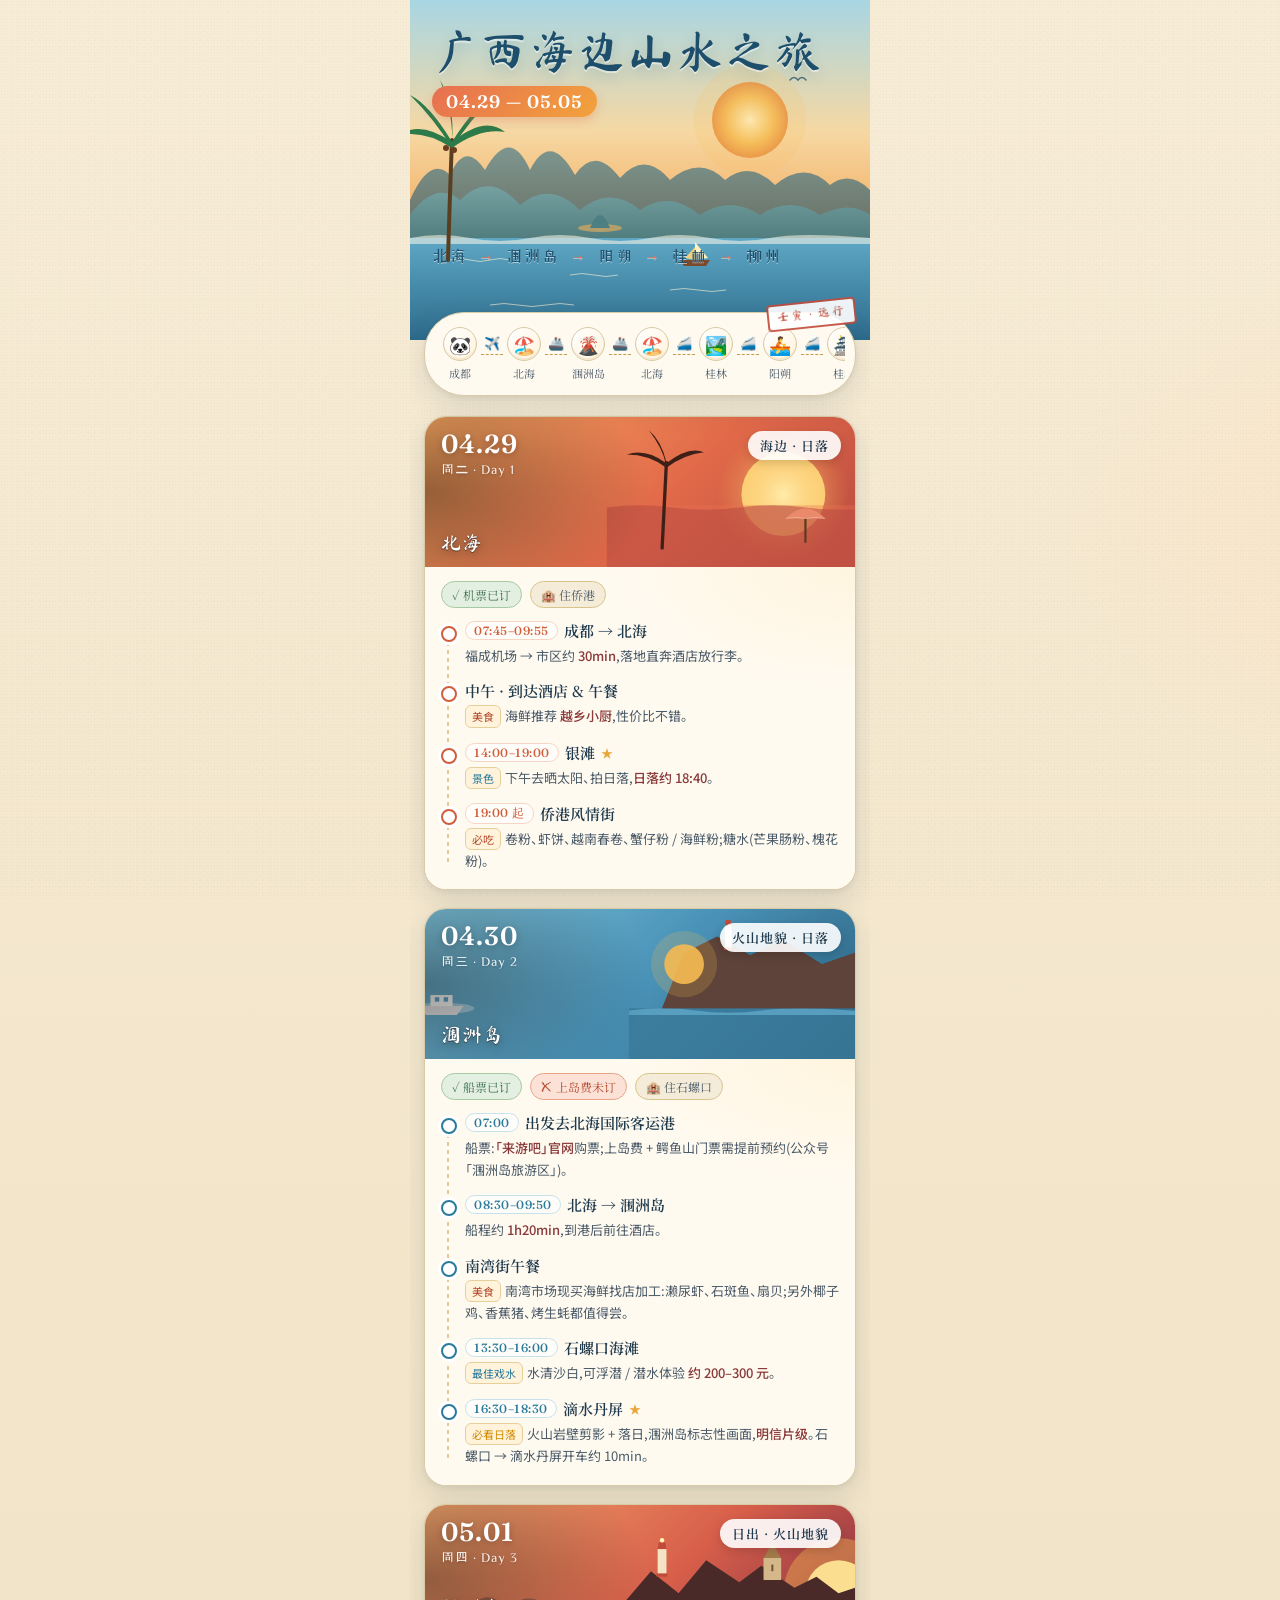
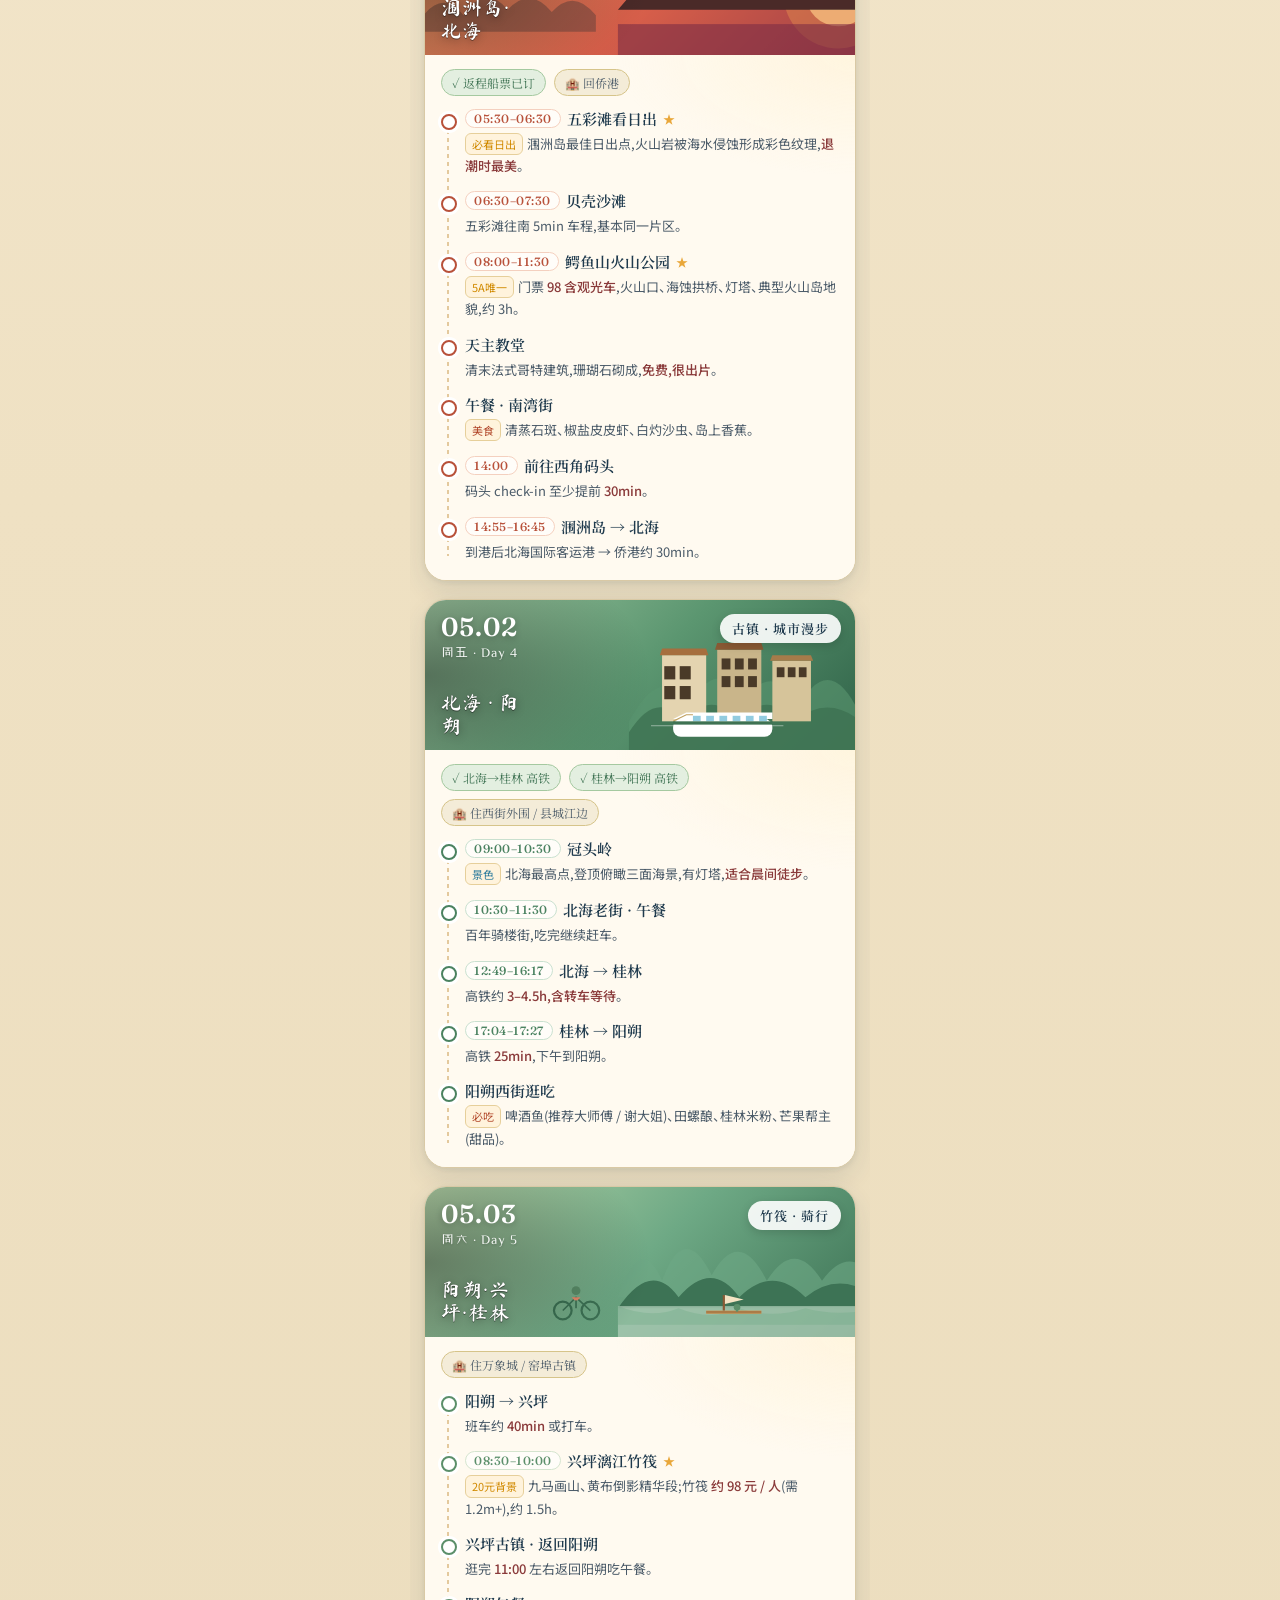
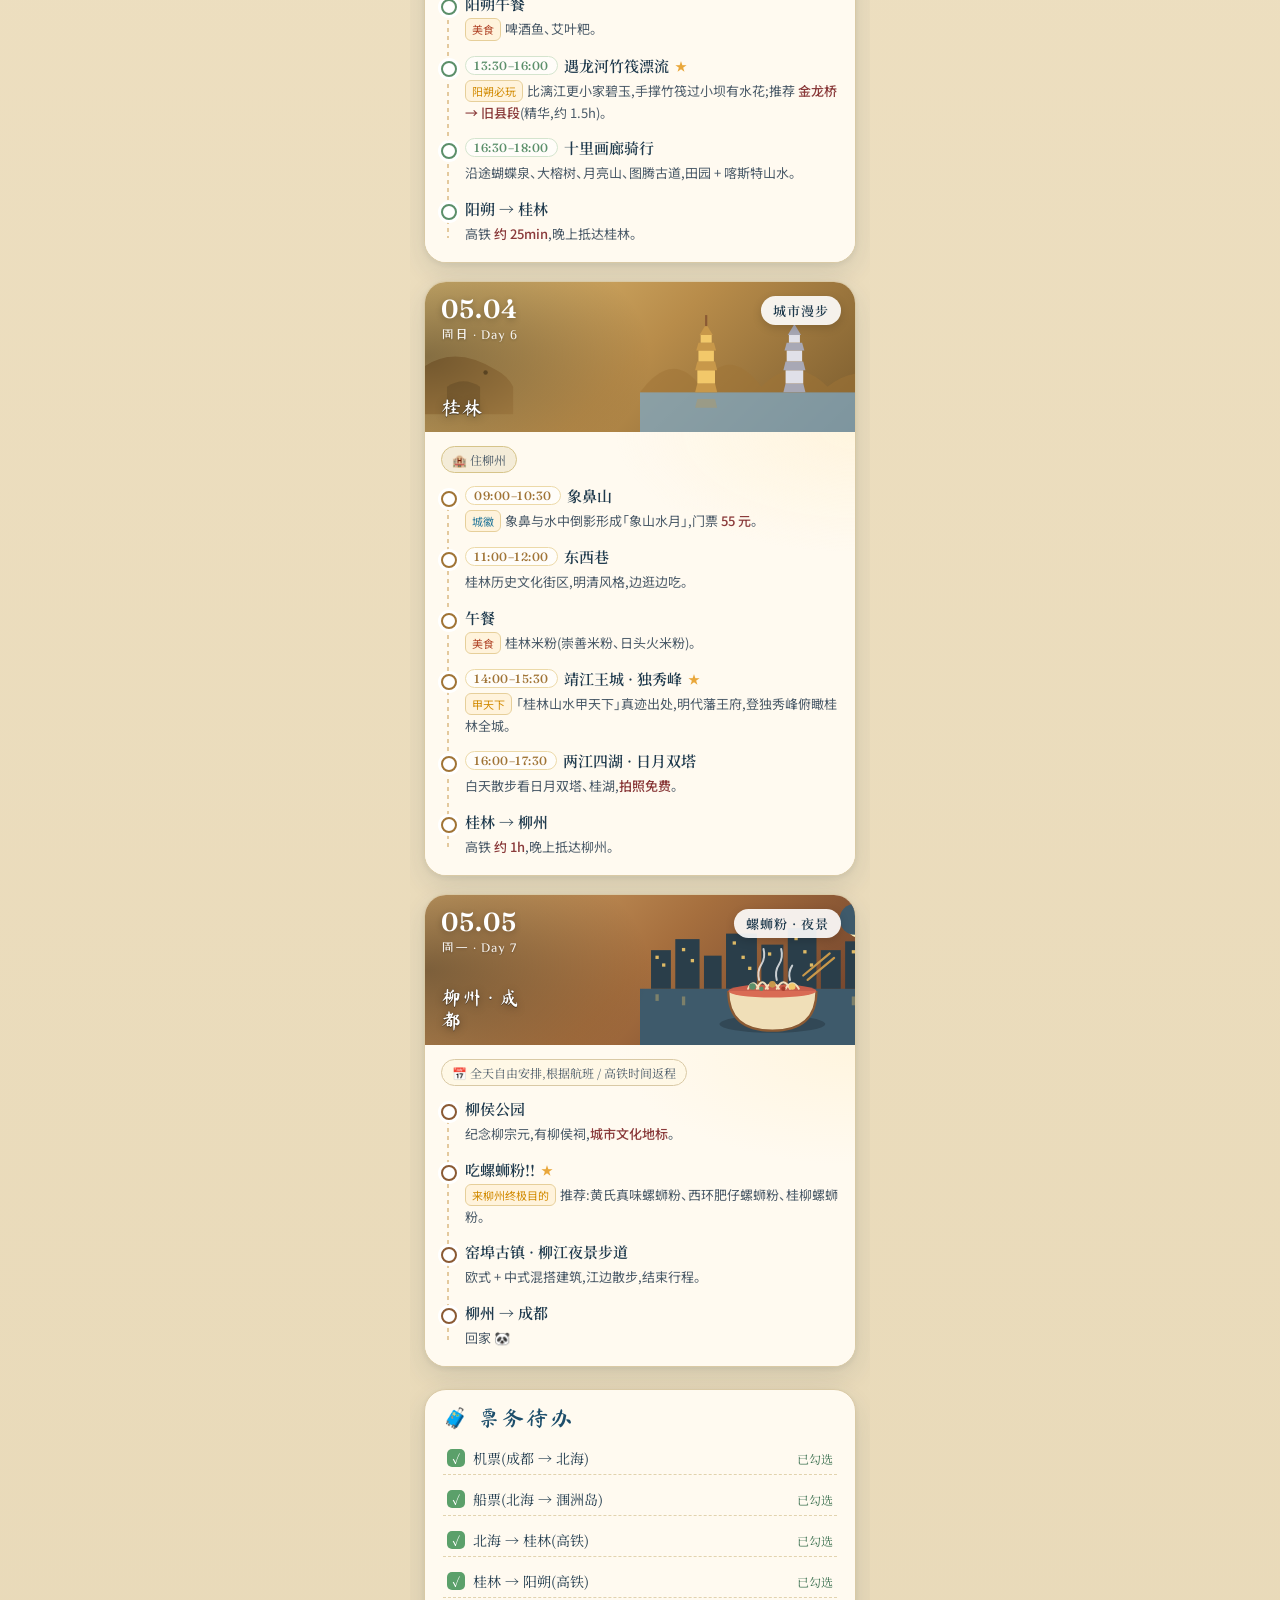
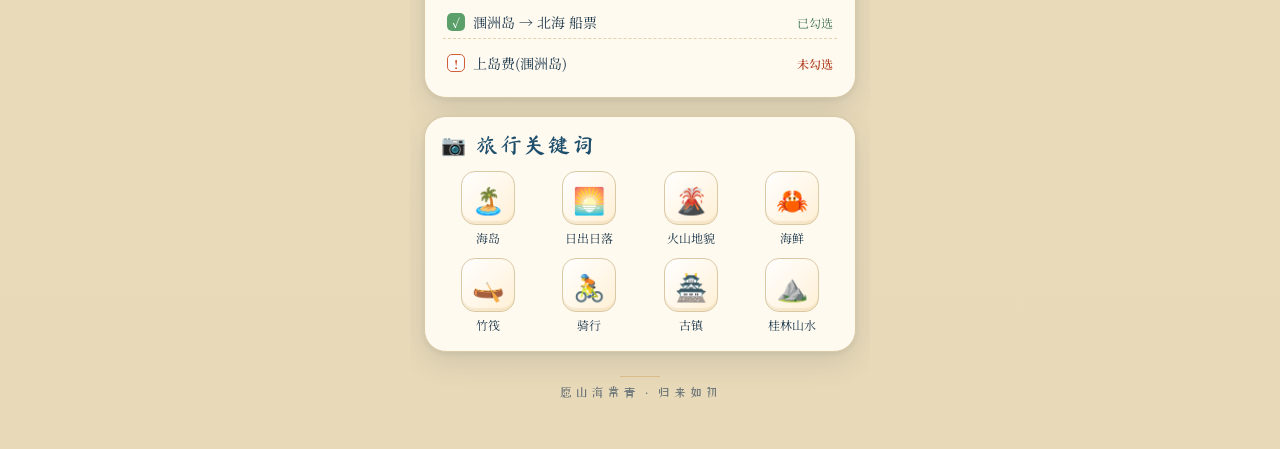
==== commit 2364f711: "gengxin" ====
--- a/guangxi-trip.html
+++ b/guangxi-trip.html
@@ -182,35 +182,55 @@
   }
   .day-head{
     position:relative;
-    height:136px;
+    min-height:150px;
     overflow:hidden;
     display:flex;
     color:#fff;
   }
+  /* 左侧水彩晕染蒙版,保证文字对比度(在 SVG 上层,在 .left 下层) */
+  .day-head::after{
+    content:"";
+    position:absolute;inset:0;
+    z-index:2;pointer-events:none;
+    background:
+      radial-gradient(ellipse 75% 130% at 0% 50%,
+        rgba(0,0,0,.38) 0%,
+        rgba(0,0,0,.22) 30%,
+        rgba(0,0,0,.08) 55%,
+        transparent 70%);
+  }
   .day-head .left{
-    flex:0 0 92px;
-    padding:14px 10px 12px 14px;
+    flex:0 0 108px;
+    padding:14px 10px 14px 16px;
     display:flex;flex-direction:column;justify-content:space-between;
-    position:relative;z-index:2;
+    position:relative;z-index:3;
+    gap:12px;
   }
   .day-head .date{
     font-family:'Fraunces',serif;
     font-weight:600;
-    font-size:24px;
+    font-size:26px;
     letter-spacing:1px;
     line-height:1;
+    text-shadow:0 2px 6px rgba(0,0,0,.25);
   }
   .day-head .weekday{
     font-family:'ZCOOL XiaoWei',serif;
-    font-size:14px;
-    opacity:.9;
-    margin-top:4px;
+    font-size:13px;
+    opacity:.92;
+    margin-top:5px;
+    letter-spacing:1px;
+    text-shadow:0 1px 3px rgba(0,0,0,.25);
   }
   .day-head .where{
     font-family:'Ma Shan Zheng',serif;
-    font-size:22px;
-    line-height:1.1;
-    text-shadow:0 1px 2px rgba(0,0,0,.15);
+    font-size:20px;
+    line-height:1.12;
+    letter-spacing:1px;
+    text-shadow:
+      0 1px 0 rgba(0,0,0,.35),
+      0 2px 8px rgba(0,0,0,.35),
+      0 0 1px rgba(0,0,0,.6);
   }
   .day-head .scene-wrap{
     position:absolute;inset:0;
@@ -837,16 +857,22 @@
               <path d="M-2,0 L37,0 L35,-5 L0,-5 Z" fill="#a67b4a"/>
             </g>
           </g>
-          <!-- 左前景:高铁 -->
-          <g transform="translate(10,90)">
-            <rect x="0" y="0" width="80" height="20" rx="8" fill="#fff"/>
-            <path d="M0,0 L15,-8 L80,-8 L80,0 Z" fill="#fff"/>
-            <rect x="18" y="-5" width="8" height="5" fill="#7fc3db"/>
-            <rect x="30" y="-5" width="8" height="5" fill="#7fc3db"/>
-            <rect x="42" y="-5" width="8" height="5" fill="#7fc3db"/>
-            <rect x="54" y="-5" width="8" height="5" fill="#7fc3db"/>
-            <rect x="66" y="-5" width="8" height="5" fill="#7fc3db"/>
-            <path d="M0,0 L80,0 L80,4 L0,4 Z" fill="#3e7252"/>
+          <!-- 右下:高铁穿过画面 -->
+          <g transform="translate(260,108)">
+            <rect x="0" y="0" width="90" height="16" rx="7" fill="#fff"/>
+            <path d="M0,0 L12,-6 L90,-6 L90,0 Z" fill="#fff"/>
+            <rect x="18" y="-3" width="7" height="5" fill="#7fc3db" opacity=".85"/>
+            <rect x="30" y="-3" width="7" height="5" fill="#7fc3db" opacity=".85"/>
+            <rect x="42" y="-3" width="7" height="5" fill="#7fc3db" opacity=".85"/>
+            <rect x="54" y="-3" width="7" height="5" fill="#7fc3db" opacity=".85"/>
+            <rect x="66" y="-3" width="7" height="5" fill="#7fc3db" opacity=".85"/>
+            <rect x="78" y="-3" width="7" height="5" fill="#7fc3db" opacity=".85"/>
+            <path d="M0,2 L12,-4 L18,-4" stroke="#c0a060" stroke-width="1" fill="none"/>
+            <rect x="0" y="2" width="90" height="3" fill="#3e7252"/>
+            <!-- 轨道 -->
+            <g stroke="#fff" stroke-width=".8" opacity=".5">
+              <line x1="-20" y1="6" x2="100" y2="6"/>
+            </g>
           </g>
         </svg>
       </div>
@@ -917,8 +943,8 @@
               <rect x="27" y="-3" width="2" height="4" fill="#5b8f6a"/>
             </g>
           </g>
-          <!-- 左侧骑行人 -->
-          <g transform="translate(40,85)">
+          <!-- 右下前景骑行人 -->
+          <g transform="translate(150,92)">
             <circle cx="10" cy="20" r="8" fill="none" stroke="#3d7355" stroke-width="2"/>
             <circle cx="35" cy="20" r="8" fill="none" stroke="#3d7355" stroke-width="2"/>
             <path d="M10,20 L22,8 L35,20" stroke="#3d7355" stroke-width="1.5" fill="none"/>
@@ -1110,29 +1136,35 @@
             <circle cx="200" cy="25" r="14" fill="#fff0b8"/>
             <circle cx="195" cy="22" r="14" fill="#3e5a6b"/>
           </g>
-          <!-- 左:螺蛳粉 -->
-          <g transform="translate(30,52)">
-            <ellipse cx="40" cy="60" rx="45" ry="8" fill="#000" opacity=".1"/>
-            <path d="M0,30 Q0,65 40,65 Q80,65 80,30 Z" fill="#e4d4b0"/>
-            <path d="M0,30 Q0,65 40,65 Q80,65 80,30" stroke="#a67b4a" stroke-width="2" fill="none"/>
-            <ellipse cx="40" cy="30" rx="40" ry="6" fill="#d85f4a" opacity=".85"/>
+          <!-- 右下:螺蛳粉(前景主体) -->
+          <g transform="translate(310,55)">
+            <ellipse cx="40" cy="62" rx="48" ry="8" fill="#000" opacity=".2"/>
+            <path d="M0,32 Q0,68 40,68 Q80,68 80,32 Z" fill="#f0dfb8"/>
+            <path d="M0,32 Q0,68 40,68 Q80,68 80,32" stroke="#8a5a34" stroke-width="2" fill="none"/>
+            <ellipse cx="40" cy="32" rx="40" ry="6" fill="#d85f4a" opacity=".9"/>
             <!-- 粉条 -->
-            <g stroke="#f4e4c4" stroke-width="1.5" fill="none" opacity=".9">
-              <path d="M20,30 Q25,20 30,30"/>
-              <path d="M28,30 Q33,18 38,30"/>
-              <path d="M36,30 Q41,20 46,30"/>
-              <path d="M44,30 Q49,18 54,30"/>
-              <path d="M52,30 Q57,20 62,30"/>
-            </g>
-            <!-- 配料:青菜,花生,腐竹 -->
-            <circle cx="25" cy="28" r="2.5" fill="#5b8f6a"/>
-            <circle cx="55" cy="28" r="2.5" fill="#f2c86a"/>
-            <circle cx="40" cy="26" r="2.5" fill="#c8984a"/>
+            <g stroke="#f8e8c4" stroke-width="1.8" fill="none" opacity=".95" stroke-linecap="round">
+              <path d="M18,30 Q22,20 28,30"/>
+              <path d="M26,30 Q31,18 36,30"/>
+              <path d="M34,30 Q40,20 46,30"/>
+              <path d="M44,30 Q50,18 56,30"/>
+              <path d="M52,30 Q58,20 64,30"/>
+            </g>
+            <!-- 配料:青菜、花生、腐竹 -->
+            <circle cx="22" cy="28" r="3" fill="#5b8f6a"/>
+            <circle cx="58" cy="28" r="3" fill="#f2c86a"/>
+            <circle cx="40" cy="26" r="3" fill="#c8984a"/>
+            <circle cx="30" cy="30" r="2" fill="#5b8f6a"/>
+            <circle cx="50" cy="30" r="2" fill="#a63b2a"/>
             <!-- 蒸汽 -->
-            <g stroke="#fff" stroke-width="1.5" fill="none" opacity=".7" stroke-linecap="round">
-              <path d="M30,22 Q28,14 32,10 Q36,4 34,-4"/>
-              <path d="M45,22 Q43,14 47,10 Q51,4 49,-4"/>
-            </g>
+            <g stroke="#fff" stroke-width="1.8" fill="none" opacity=".75" stroke-linecap="round">
+              <path d="M28,22 Q26,14 30,8 Q34,2 32,-6"/>
+              <path d="M44,22 Q42,14 46,8 Q50,2 48,-6"/>
+              <path d="M56,22 Q54,15 58,9"/>
+            </g>
+            <!-- 筷子 -->
+            <line x1="68" y1="18" x2="92" y2="-2" stroke="#c8984a" stroke-width="2" stroke-linecap="round"/>
+            <line x1="72" y1="22" x2="96" y2="2" stroke="#c8984a" stroke-width="2" stroke-linecap="round"/>
           </g>
         </svg>
       </div>
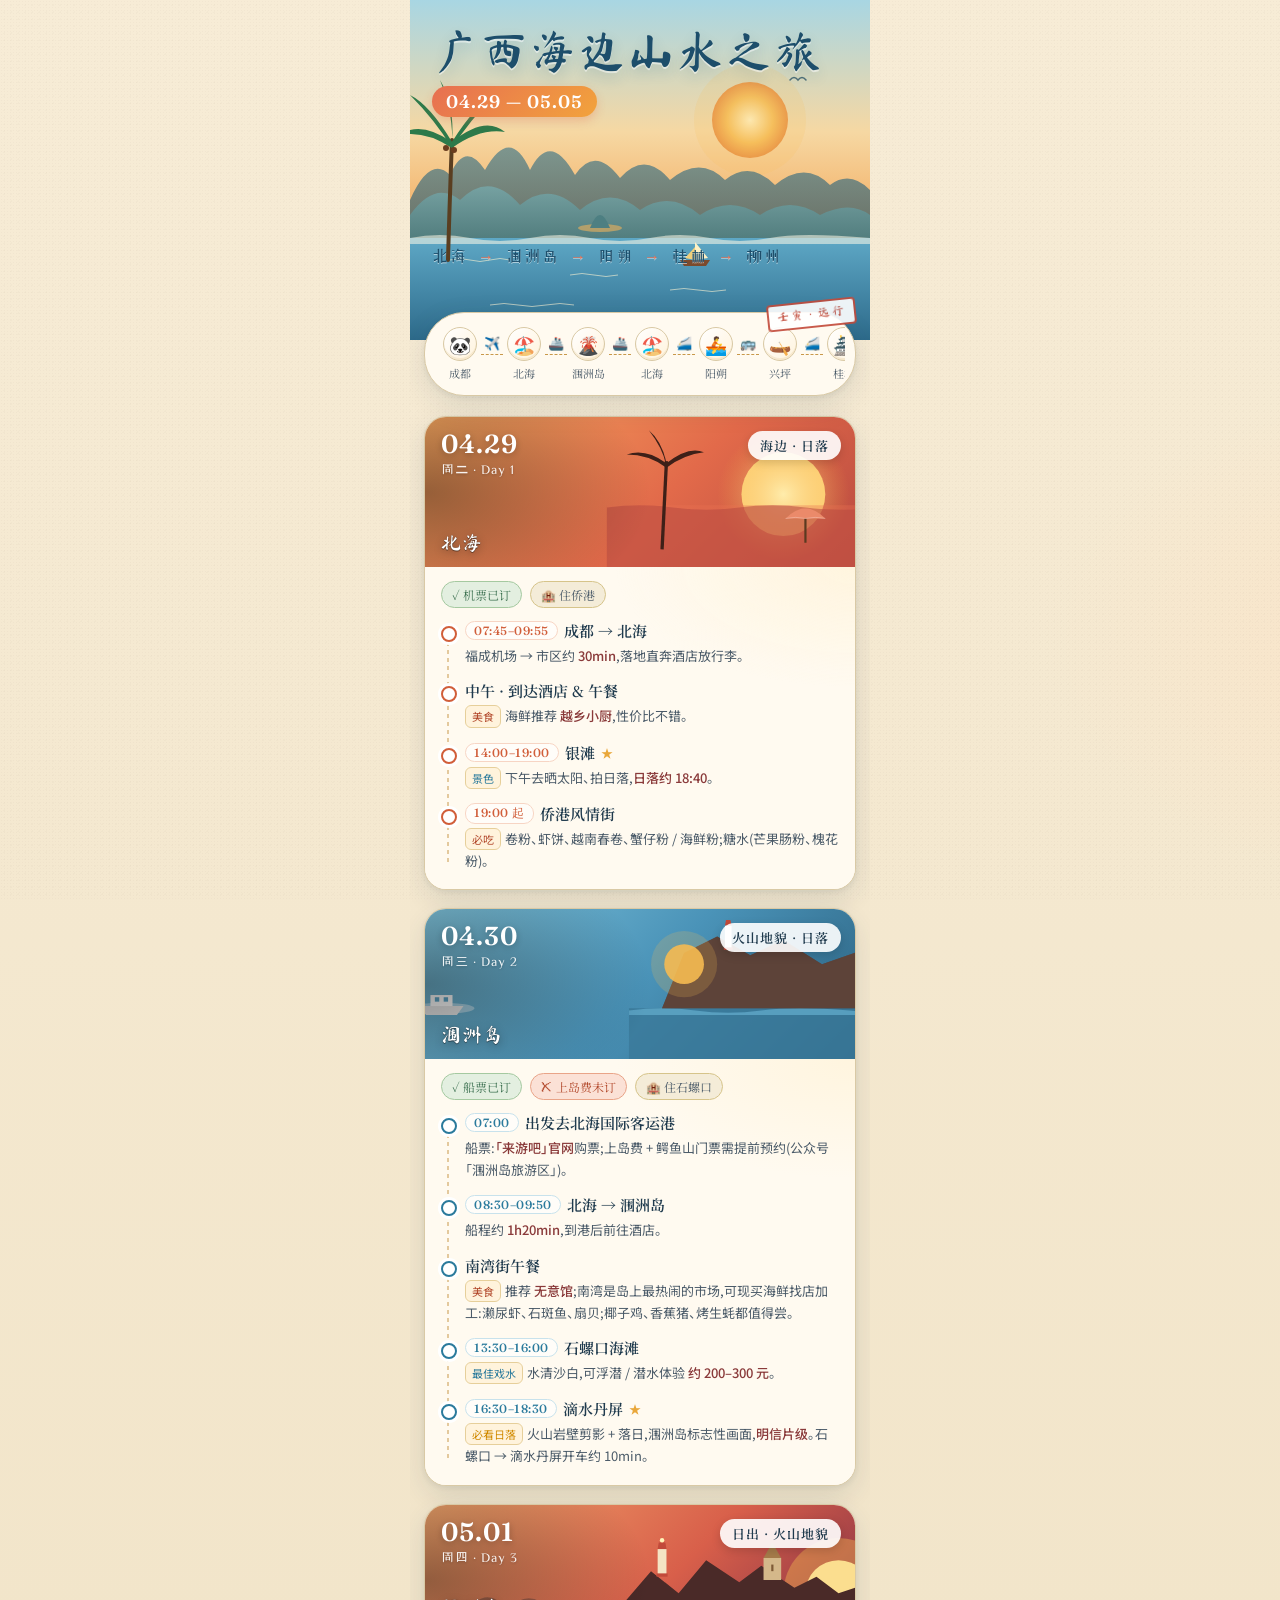
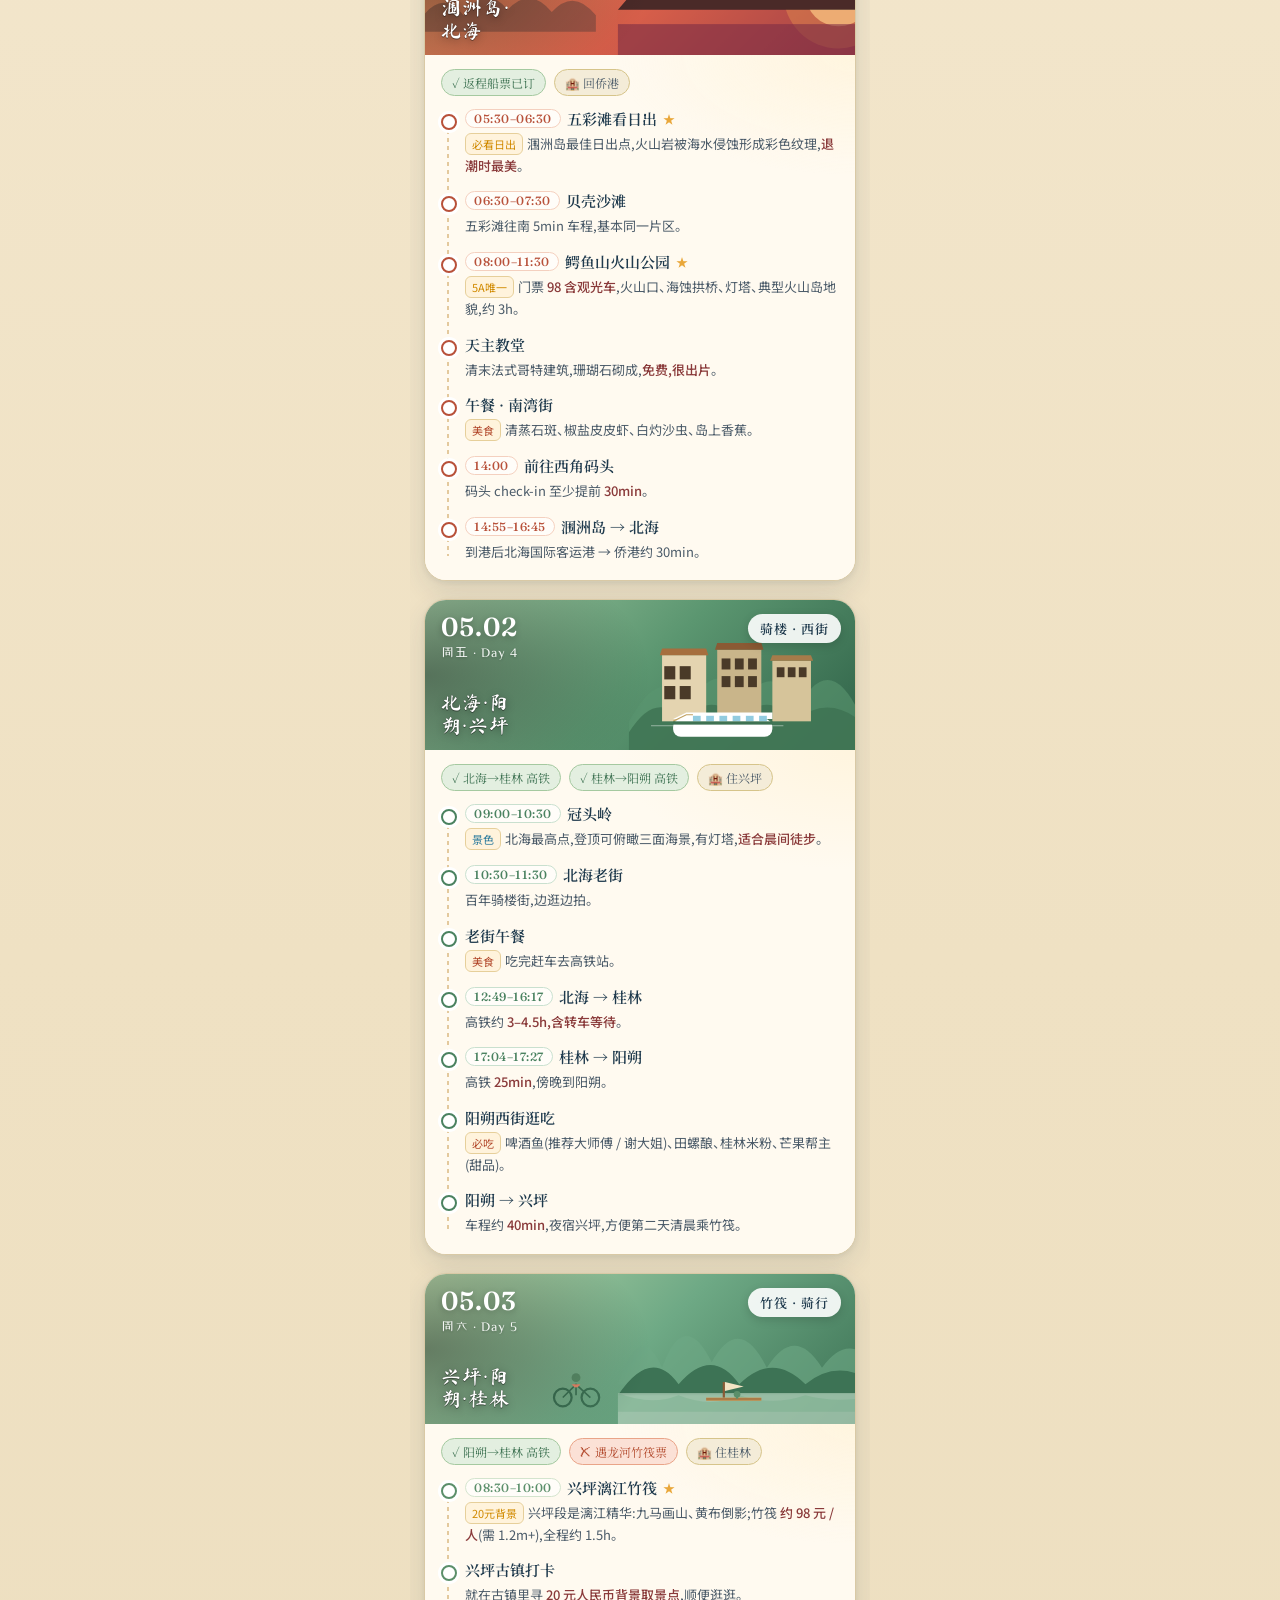
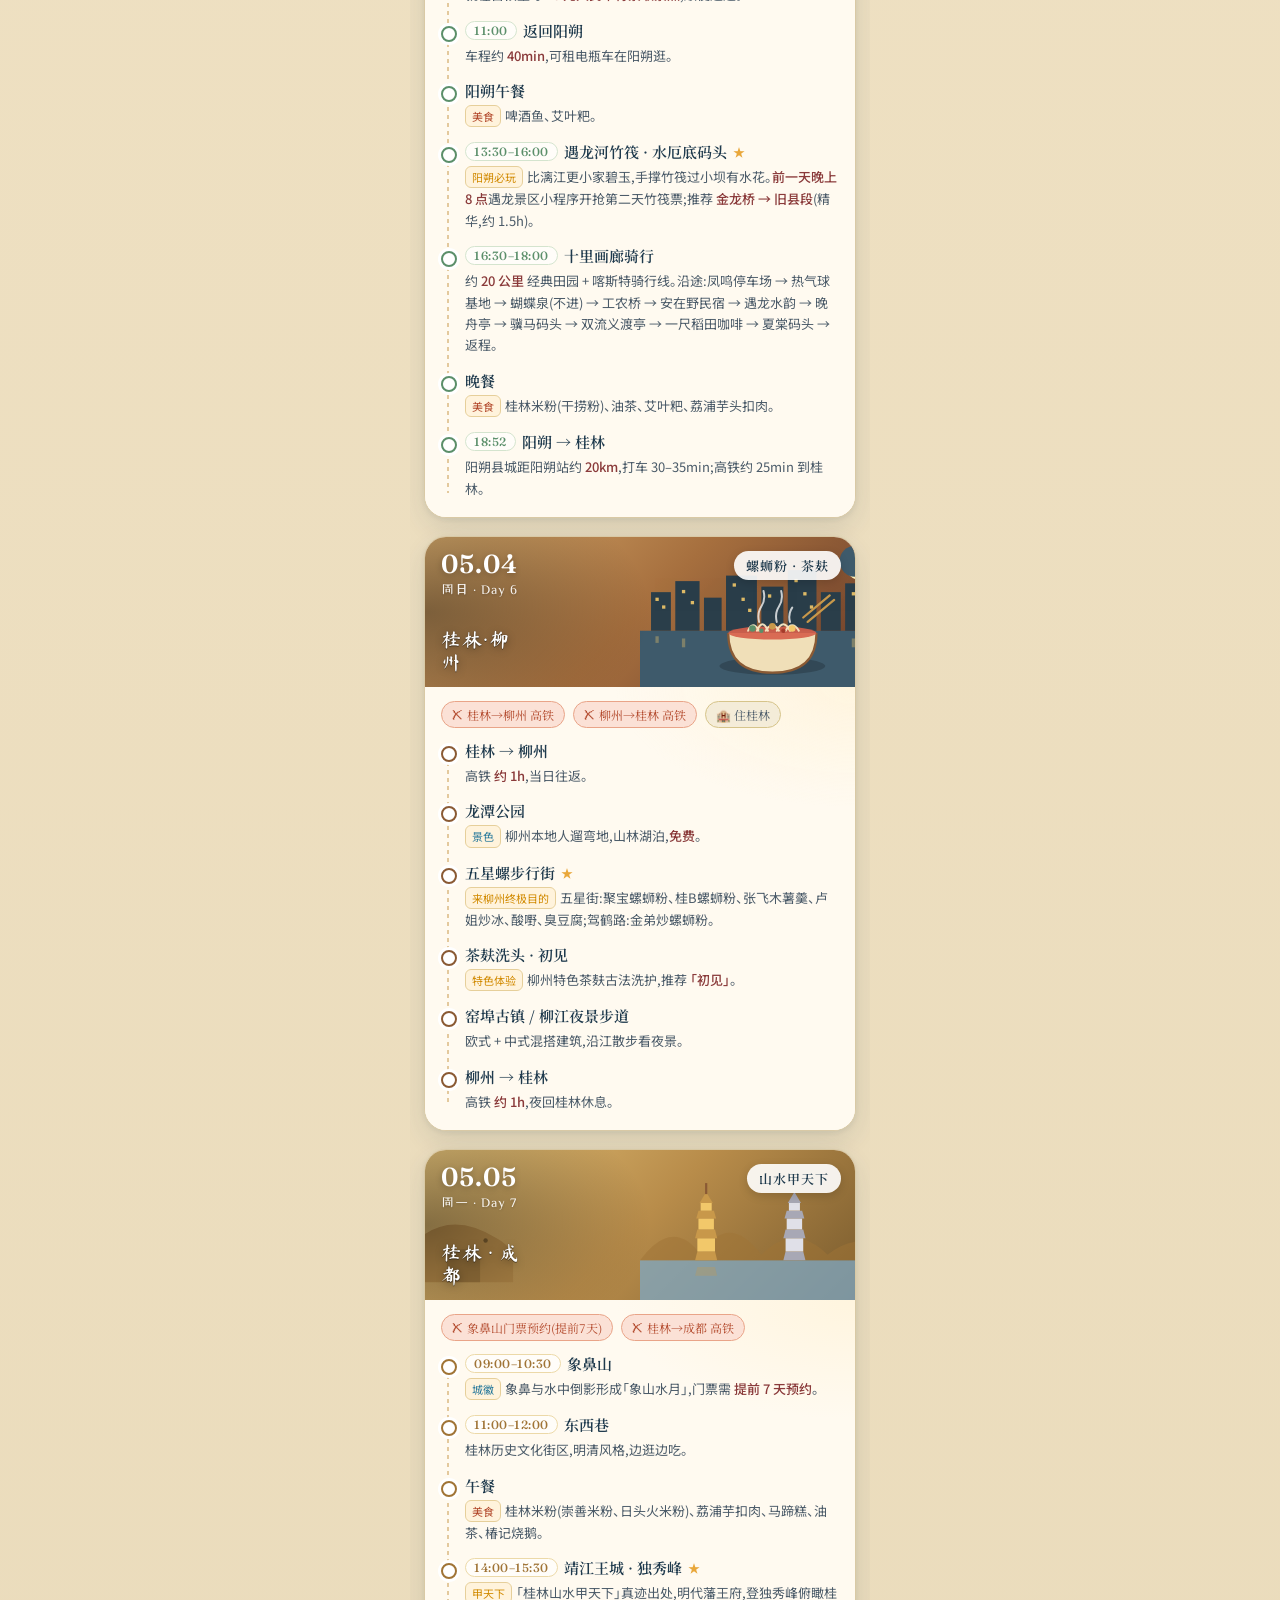
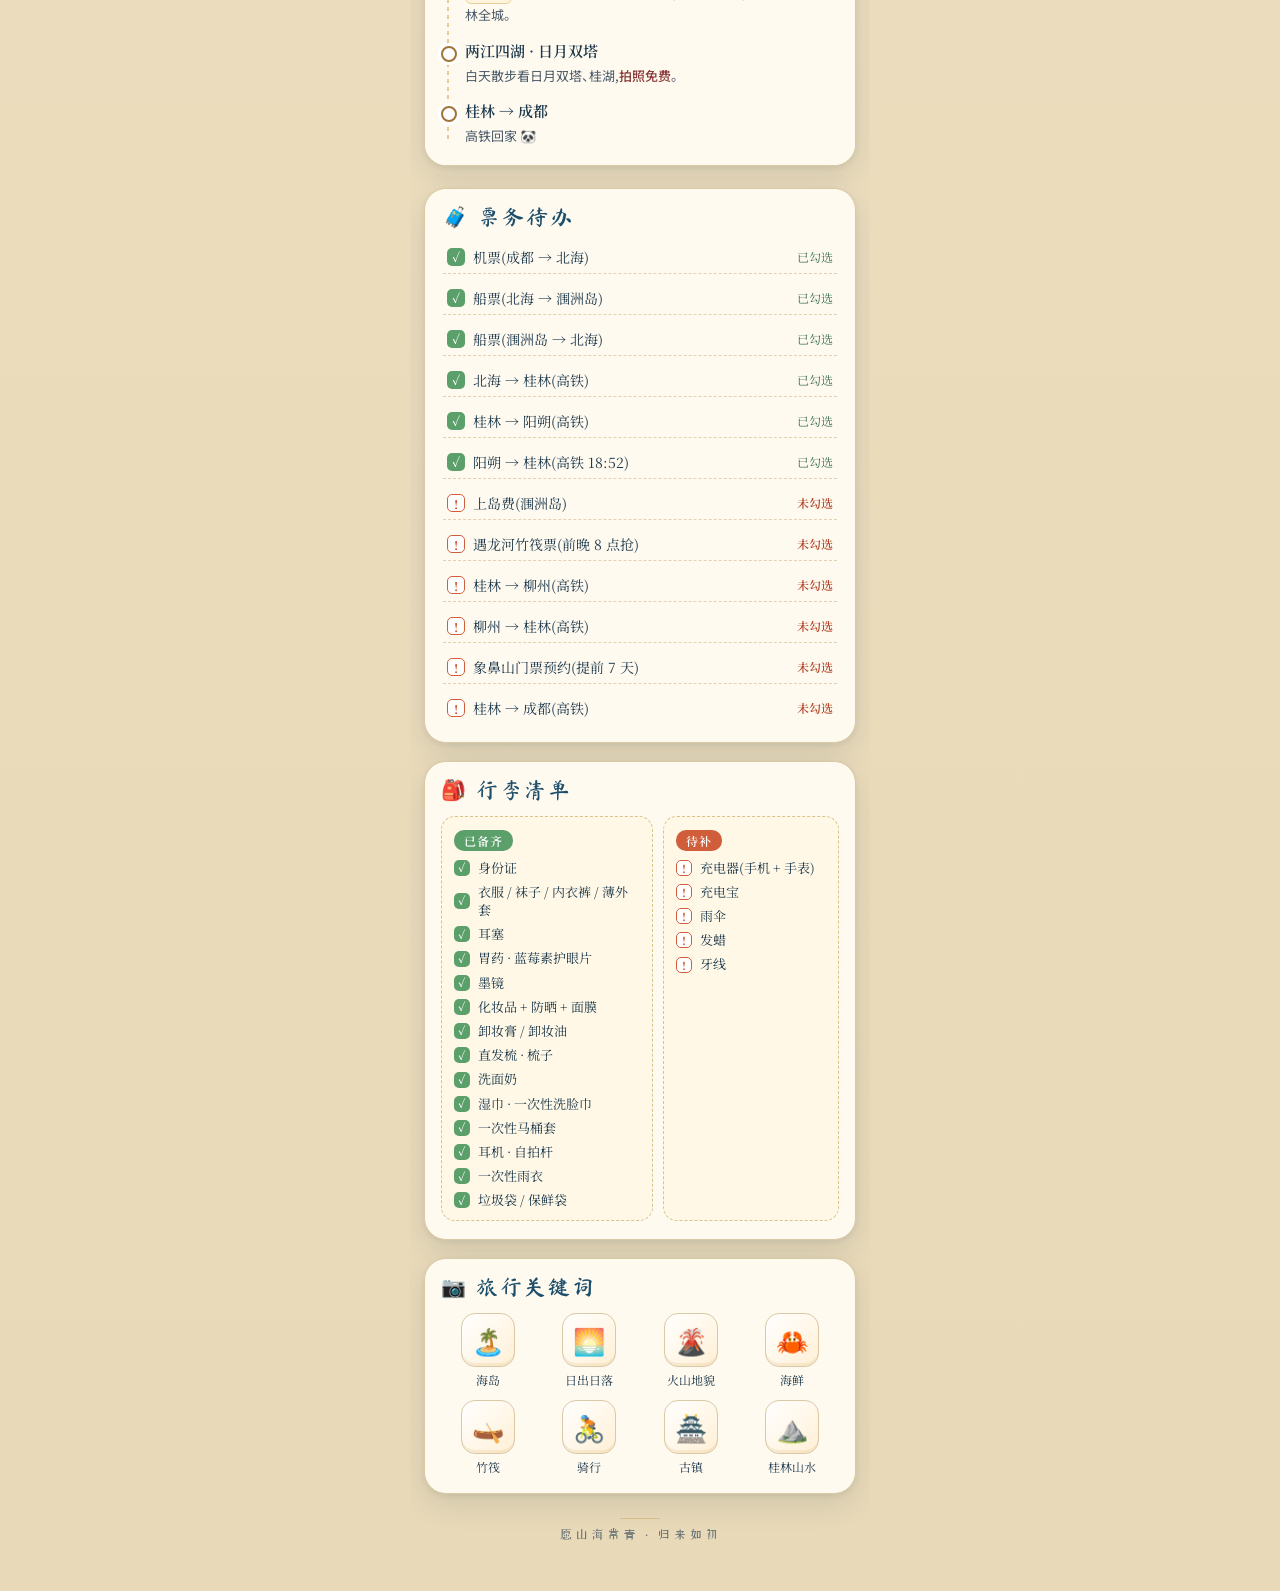
==== commit 3898fbe8: "更新行程:5.2 夜宿兴坪、5.4 柳州当天往返、5.5 桂林游览 - 流程图增加 柳州→桂林→成都 节点 - Day 4 末段加入 阳朔→兴坪,住宿改为兴坪 - Day 5 起点改为兴坪,补充 水厄" ====
--- a/guangxi-trip.html
+++ b/guangxi-trip.html
@@ -475,9 +475,68 @@
   .tag-view{color:#2a7a9c;}
   .tag-must{color:#d18a00;}
 
+  /* ===== 行李清单 ===== */
+  .packing{
+    margin:18px 14px 0;
+    background:#fffaf0;
+    border:1.5px solid var(--stroke);
+    border-radius:22px;
+    padding:16px 16px 18px;
+    box-shadow:var(--shadow);
+  }
+  .packing h3{
+    margin:0 0 14px;
+    font-family:'Ma Shan Zheng',serif;
+    font-weight:400;
+    font-size:22px;
+    color:var(--sea-deep);
+    letter-spacing:2px;
+    display:flex;align-items:center;gap:8px;
+  }
+  .packing h3::before{content:"🎒";font-size:20px;}
+  .pack-grid{
+    display:grid;
+    grid-template-columns:1.2fr 1fr;
+    gap:10px;
+  }
+  .pack-col{
+    background:#fff8e6;
+    border:1px dashed #d6c48a;
+    border-radius:14px;
+    padding:10px 12px;
+  }
+  .pack-cap{
+    display:inline-block;
+    font-family:'Noto Serif SC',serif;
+    font-weight:600;
+    font-size:12px;
+    color:#fff;
+    background:#5ba06a;
+    padding:2px 10px;
+    border-radius:10px;
+    margin-bottom:8px;
+    letter-spacing:1px;
+  }
+  .pack-cap.to-buy{background:#d15e3a;}
+  .packing ul{list-style:none;margin:0;padding:0;display:flex;flex-direction:column;gap:6px;}
+  .packing li{
+    display:flex;align-items:center;gap:8px;
+    font-family:'Noto Serif SC',serif;
+    font-size:13px;
+    color:var(--ink);
+    line-height:1.4;
+  }
+  .packing .dot{
+    width:16px;height:16px;border-radius:5px;
+    display:grid;place-items:center;
+    font-size:11px;font-weight:700;flex-shrink:0;
+  }
+  .packing .dot.ok{background:#5ba06a;color:#fff;}
+  .packing .dot.no{background:#fff;border:1.5px solid #d15e3a;color:#d15e3a;}
+
   /* 进入动画 */
   @keyframes rise { from{opacity:0;transform:translateY(12px);} to{opacity:1;transform:none;} }
-  .day,.todo,.keywords,.flow{animation:rise .6s ease both;}
+  .day,.todo,.keywords,.flow,.packing{animation:rise .6s ease both;}
   .day:nth-child(2){animation-delay:.05s;}
   .day:nth-child(3){animation-delay:.1s;}
   .day:nth-child(4){animation-delay:.15s;}
@@ -588,14 +647,16 @@
       <div class="flow-arrow"><span class="mode">🚢</span></div>
       <div class="flow-node"><div class="icon">🏖️</div><div class="label">北海</div></div>
       <div class="flow-arrow"><span class="mode">🚄</span></div>
-      <div class="flow-node"><div class="icon">🏞️</div><div class="label">桂林</div></div>
-      <div class="flow-arrow"><span class="mode">🚄</span></div>
       <div class="flow-node"><div class="icon">🚣</div><div class="label">阳朔</div></div>
+      <div class="flow-arrow"><span class="mode">🚌</span></div>
+      <div class="flow-node"><div class="icon">🛶</div><div class="label">兴坪</div></div>
       <div class="flow-arrow"><span class="mode">🚄</span></div>
       <div class="flow-node"><div class="icon">🏯</div><div class="label">桂林</div></div>
       <div class="flow-arrow"><span class="mode">🚄</span></div>
       <div class="flow-node"><div class="icon">🍜</div><div class="label">柳州</div></div>
-      <div class="flow-arrow"><span class="mode">✈️</span></div>
+      <div class="flow-arrow"><span class="mode">🚄</span></div>
+      <div class="flow-node"><div class="icon">🏯</div><div class="label">桂林</div></div>
+      <div class="flow-arrow"><span class="mode">🚄</span></div>
       <div class="flow-node"><div class="icon">🐼</div><div class="label">成都</div></div>
     </div>
   </section>
@@ -725,7 +786,7 @@
         </div>
         <div class="tl-item">
           <div class="tl-title">南湾街午餐</div>
-          <div class="tl-desc"><span class="tl-tag tag-food">美食</span>南湾市场现买海鲜找店加工:濑尿虾、石斑鱼、扇贝;另外椰子鸡、香蕉猪、烤生蚝都值得尝。</div>
+          <div class="tl-desc"><span class="tl-tag tag-food">美食</span>推荐 <em>无意馆</em>;南湾是岛上最热闹的市场,可现买海鲜找店加工:濑尿虾、石斑鱼、扇贝;椰子鸡、香蕉猪、烤生蚝都值得尝。</div>
         </div>
         <div class="tl-item">
           <div class="tl-title"><span class="time">13:30–16:00</span>石螺口海滩</div>
@@ -881,24 +942,28 @@
           <div class="date">05.02</div>
           <div class="weekday">周五 · Day 4</div>
         </div>
-        <div class="where">北海 · 阳朔</div>
-      </div>
-      <div class="theme-tag">古镇 · 城市漫步</div>
+        <div class="where">北海·阳朔·兴坪</div>
+      </div>
+      <div class="theme-tag">骑楼 · 西街</div>
     </header>
     <div class="day-body">
       <div class="meta-row">
         <span class="chip ticket-ok">✓ 北海→桂林 高铁</span>
         <span class="chip ticket-ok">✓ 桂林→阳朔 高铁</span>
-        <span class="chip stay">🏨 住西街外围 / 县城江边</span>
+        <span class="chip stay">🏨 住兴坪</span>
       </div>
       <div class="timeline">
         <div class="tl-item">
           <div class="tl-title"><span class="time">09:00–10:30</span>冠头岭</div>
-          <div class="tl-desc"><span class="tl-tag tag-view">景色</span>北海最高点,登顶俯瞰三面海景,有灯塔,<em>适合晨间徒步</em>。</div>
-        </div>
-        <div class="tl-item">
-          <div class="tl-title"><span class="time">10:30–11:30</span>北海老街 · 午餐</div>
-          <div class="tl-desc">百年骑楼街,吃完继续赶车。</div>
+          <div class="tl-desc"><span class="tl-tag tag-view">景色</span>北海最高点,登顶可俯瞰三面海景,有灯塔,<em>适合晨间徒步</em>。</div>
+        </div>
+        <div class="tl-item">
+          <div class="tl-title"><span class="time">10:30–11:30</span>北海老街</div>
+          <div class="tl-desc">百年骑楼街,边逛边拍。</div>
+        </div>
+        <div class="tl-item">
+          <div class="tl-title">老街午餐</div>
+          <div class="tl-desc"><span class="tl-tag tag-food">美食</span>吃完赶车去高铁站。</div>
         </div>
         <div class="tl-item">
           <div class="tl-title"><span class="time">12:49–16:17</span>北海 → 桂林</div>
@@ -906,11 +971,15 @@
         </div>
         <div class="tl-item">
           <div class="tl-title"><span class="time">17:04–17:27</span>桂林 → 阳朔</div>
-          <div class="tl-desc">高铁 <em>25min</em>,下午到阳朔。</div>
+          <div class="tl-desc">高铁 <em>25min</em>,傍晚到阳朔。</div>
         </div>
         <div class="tl-item">
           <div class="tl-title">阳朔西街逛吃</div>
           <div class="tl-desc"><span class="tl-tag tag-food">必吃</span>啤酒鱼(推荐大师傅 / 谢大姐)、田螺酿、桂林米粉、芒果帮主(甜品)。</div>
+        </div>
+        <div class="tl-item">
+          <div class="tl-title">阳朔 → 兴坪</div>
+          <div class="tl-desc">车程约 <em>40min</em>,夜宿兴坪,方便第二天清晨乘竹筏。</div>
         </div>
       </div>
     </div>
@@ -959,48 +1028,179 @@
           <div class="date">05.03</div>
           <div class="weekday">周六 · Day 5</div>
         </div>
-        <div class="where">阳朔·兴坪·桂林</div>
+        <div class="where">兴坪·阳朔·桂林</div>
       </div>
       <div class="theme-tag">竹筏 · 骑行</div>
     </header>
     <div class="day-body">
       <div class="meta-row">
-        <span class="chip stay">🏨 住万象城 / 窑埠古镇</span>
+        <span class="chip ticket-ok">✓ 阳朔→桂林 高铁</span>
+        <span class="chip ticket-warn">✗ 遇龙河竹筏票</span>
+        <span class="chip stay">🏨 住桂林</span>
       </div>
       <div class="timeline">
         <div class="tl-item">
-          <div class="tl-title">阳朔 → 兴坪</div>
-          <div class="tl-desc">班车约 <em>40min</em> 或打车。</div>
-        </div>
-        <div class="tl-item">
           <div class="tl-title"><span class="time">08:30–10:00</span>兴坪漓江竹筏 <span class="star">★</span></div>
-          <div class="tl-desc"><span class="tl-tag tag-must">20元背景</span>九马画山、黄布倒影精华段;竹筏 <em>约 98 元 / 人</em>(需 1.2m+),约 1.5h。</div>
-        </div>
-        <div class="tl-item">
-          <div class="tl-title">兴坪古镇 · 返回阳朔</div>
-          <div class="tl-desc">逛完 <em>11:00</em> 左右返回阳朔吃午餐。</div>
+          <div class="tl-desc"><span class="tl-tag tag-must">20元背景</span>兴坪段是漓江精华:九马画山、黄布倒影;竹筏 <em>约 98 元 / 人</em>(需 1.2m+),全程约 1.5h。</div>
+        </div>
+        <div class="tl-item">
+          <div class="tl-title">兴坪古镇打卡</div>
+          <div class="tl-desc">就在古镇里寻 <em>20 元人民币背景取景点</em>,顺便逛逛。</div>
+        </div>
+        <div class="tl-item">
+          <div class="tl-title"><span class="time">11:00</span>返回阳朔</div>
+          <div class="tl-desc">车程约 <em>40min</em>,可租电瓶车在阳朔逛。</div>
         </div>
         <div class="tl-item">
           <div class="tl-title">阳朔午餐</div>
           <div class="tl-desc"><span class="tl-tag tag-food">美食</span>啤酒鱼、艾叶粑。</div>
         </div>
         <div class="tl-item">
-          <div class="tl-title"><span class="time">13:30–16:00</span>遇龙河竹筏漂流 <span class="star">★</span></div>
-          <div class="tl-desc"><span class="tl-tag tag-must">阳朔必玩</span>比漓江更小家碧玉,手撑竹筏过小坝有水花;推荐 <em>金龙桥 → 旧县段</em>(精华,约 1.5h)。</div>
+          <div class="tl-title"><span class="time">13:30–16:00</span>遇龙河竹筏 · 水厄底码头 <span class="star">★</span></div>
+          <div class="tl-desc"><span class="tl-tag tag-must">阳朔必玩</span>比漓江更小家碧玉,手撑竹筏过小坝有水花。<em>前一天晚上 8 点</em>遇龙景区小程序开抢第二天竹筏票;推荐 <em>金龙桥 → 旧县段</em>(精华,约 1.5h)。</div>
         </div>
         <div class="tl-item">
           <div class="tl-title"><span class="time">16:30–18:00</span>十里画廊骑行</div>
-          <div class="tl-desc">沿途蝴蝶泉、大榕树、月亮山、图腾古道,田园 + 喀斯特山水。</div>
-        </div>
-        <div class="tl-item">
-          <div class="tl-title">阳朔 → 桂林</div>
-          <div class="tl-desc">高铁 <em>约 25min</em>,晚上抵达桂林。</div>
+          <div class="tl-desc">约 <em>20 公里</em> 经典田园 + 喀斯特骑行线。沿途:凤鸣停车场 → 热气球基地 → 蝴蝶泉(不进) → 工农桥 → 安在野民宿 → 遇龙水韵 → 晚舟亭 → 骥马码头 → 双流义渡亭 → 一尺稻田咖啡 → 夏棠码头 → 返程。</div>
+        </div>
+        <div class="tl-item">
+          <div class="tl-title">晚餐</div>
+          <div class="tl-desc"><span class="tl-tag tag-food">美食</span>桂林米粉(干捞粉)、油茶、艾叶粑、荔浦芋头扣肉。</div>
+        </div>
+        <div class="tl-item">
+          <div class="tl-title"><span class="time">18:52</span>阳朔 → 桂林</div>
+          <div class="tl-desc">阳朔县城距阳朔站约 <em>20km</em>,打车 30–35min;高铁约 25min 到桂林。</div>
         </div>
       </div>
     </div>
   </article>
 
-  <!-- ============ DAY 6 · 05.04 桂林 ============ -->
+  <!-- ============ DAY 6 · 05.04 桂林→柳州→桂林 ============ -->
+  <article class="day d7">
+    <header class="day-head">
+      <div class="scene-wrap">
+        <svg viewBox="0 0 460 136" preserveAspectRatio="xMidYMid slice" xmlns="http://www.w3.org/2000/svg">
+          <!-- 柳江夜景 + 螺蛳粉 -->
+          <g transform="translate(230,0)">
+            <!-- 江 -->
+            <rect y="85" width="240" height="51" fill="#3e5a6b"/>
+            <!-- 远岸建筑 -->
+            <g fill="#2a3e4a">
+              <rect x="10" y="50" width="18" height="35"/>
+              <rect x="32" y="40" width="22" height="45"/>
+              <rect x="58" y="55" width="16" height="30"/>
+              <rect x="78" y="35" width="28" height="50"/>
+              <rect x="110" y="45" width="20" height="40"/>
+              <rect x="134" y="30" width="26" height="55"/>
+              <rect x="164" y="50" width="18" height="35"/>
+              <rect x="186" y="42" width="22" height="43"/>
+              <rect x="212" y="55" width="16" height="30"/>
+            </g>
+            <!-- 灯光 -->
+            <g fill="#f2c86a" opacity=".9">
+              <rect x="14" y="55" width="3" height="3"/>
+              <rect x="20" y="62" width="3" height="3"/>
+              <rect x="38" y="48" width="3" height="3"/>
+              <rect x="46" y="58" width="3" height="3"/>
+              <rect x="84" y="42" width="3" height="3"/>
+              <rect x="92" y="55" width="3" height="3"/>
+              <rect x="98" y="65" width="3" height="3"/>
+              <rect x="116" y="52" width="3" height="3"/>
+              <rect x="140" y="38" width="3" height="3"/>
+              <rect x="148" y="50" width="3" height="3"/>
+              <rect x="154" y="62" width="3" height="3"/>
+              <rect x="192" y="50" width="3" height="3"/>
+              <rect x="200" y="62" width="3" height="3"/>
+            </g>
+            <!-- 倒影 -->
+            <g fill="#f2c86a" opacity=".35">
+              <rect x="14" y="90" width="3" height="6"/>
+              <rect x="38" y="92" width="3" height="8"/>
+              <rect x="84" y="90" width="3" height="10"/>
+              <rect x="140" y="90" width="3" height="12"/>
+              <rect x="192" y="92" width="3" height="8"/>
+            </g>
+            <!-- 月亮 -->
+            <circle cx="200" cy="25" r="14" fill="#fff0b8"/>
+            <circle cx="195" cy="22" r="14" fill="#3e5a6b"/>
+          </g>
+          <!-- 右下:螺蛳粉(前景主体) -->
+          <g transform="translate(310,55)">
+            <ellipse cx="40" cy="62" rx="48" ry="8" fill="#000" opacity=".2"/>
+            <path d="M0,32 Q0,68 40,68 Q80,68 80,32 Z" fill="#f0dfb8"/>
+            <path d="M0,32 Q0,68 40,68 Q80,68 80,32" stroke="#8a5a34" stroke-width="2" fill="none"/>
+            <ellipse cx="40" cy="32" rx="40" ry="6" fill="#d85f4a" opacity=".9"/>
+            <!-- 粉条 -->
+            <g stroke="#f8e8c4" stroke-width="1.8" fill="none" opacity=".95" stroke-linecap="round">
+              <path d="M18,30 Q22,20 28,30"/>
+              <path d="M26,30 Q31,18 36,30"/>
+              <path d="M34,30 Q40,20 46,30"/>
+              <path d="M44,30 Q50,18 56,30"/>
+              <path d="M52,30 Q58,20 64,30"/>
+            </g>
+            <!-- 配料:青菜、花生、腐竹 -->
+            <circle cx="22" cy="28" r="3" fill="#5b8f6a"/>
+            <circle cx="58" cy="28" r="3" fill="#f2c86a"/>
+            <circle cx="40" cy="26" r="3" fill="#c8984a"/>
+            <circle cx="30" cy="30" r="2" fill="#5b8f6a"/>
+            <circle cx="50" cy="30" r="2" fill="#a63b2a"/>
+            <!-- 蒸汽 -->
+            <g stroke="#fff" stroke-width="1.8" fill="none" opacity=".75" stroke-linecap="round">
+              <path d="M28,22 Q26,14 30,8 Q34,2 32,-6"/>
+              <path d="M44,22 Q42,14 46,8 Q50,2 48,-6"/>
+              <path d="M56,22 Q54,15 58,9"/>
+            </g>
+            <!-- 筷子 -->
+            <line x1="68" y1="18" x2="92" y2="-2" stroke="#c8984a" stroke-width="2" stroke-linecap="round"/>
+            <line x1="72" y1="22" x2="96" y2="2" stroke="#c8984a" stroke-width="2" stroke-linecap="round"/>
+          </g>
+        </svg>
+      </div>
+      <div class="left">
+        <div>
+          <div class="date">05.04</div>
+          <div class="weekday">周日 · Day 6</div>
+        </div>
+        <div class="where">桂林·柳州</div>
+      </div>
+      <div class="theme-tag">螺蛳粉 · 茶麸</div>
+    </header>
+    <div class="day-body">
+      <div class="meta-row">
+        <span class="chip ticket-warn">✗ 桂林→柳州 高铁</span>
+        <span class="chip ticket-warn">✗ 柳州→桂林 高铁</span>
+        <span class="chip stay">🏨 住桂林</span>
+      </div>
+      <div class="timeline">
+        <div class="tl-item">
+          <div class="tl-title">桂林 → 柳州</div>
+          <div class="tl-desc">高铁 <em>约 1h</em>,当日往返。</div>
+        </div>
+        <div class="tl-item">
+          <div class="tl-title">龙潭公园</div>
+          <div class="tl-desc"><span class="tl-tag tag-view">景色</span>柳州本地人遛弯地,山林湖泊,<em>免费</em>。</div>
+        </div>
+        <div class="tl-item">
+          <div class="tl-title">五星螺步行街 <span class="star">★</span></div>
+          <div class="tl-desc"><span class="tl-tag tag-must">来柳州终极目的</span>五星街:聚宝螺蛳粉、桂B螺蛳粉、张飞木薯羹、卢姐炒冰、酸嘢、臭豆腐;驾鹤路:金弟炒螺蛳粉。</div>
+        </div>
+        <div class="tl-item">
+          <div class="tl-title">茶麸洗头 · 初见</div>
+          <div class="tl-desc"><span class="tl-tag tag-must">特色体验</span>柳州特色茶麸古法洗护,推荐 <em>「初见」</em>。</div>
+        </div>
+        <div class="tl-item">
+          <div class="tl-title">窑埠古镇 / 柳江夜景步道</div>
+          <div class="tl-desc">欧式 + 中式混搭建筑,沿江散步看夜景。</div>
+        </div>
+        <div class="tl-item">
+          <div class="tl-title">柳州 → 桂林</div>
+          <div class="tl-desc">高铁 <em>约 1h</em>,夜回桂林休息。</div>
+        </div>
+      </div>
+    </div>
+  </article>
+
+  <!-- ============ DAY 7 · 05.05 桂林 → 成都 ============ -->
   <article class="day d6">
     <header class="day-head">
       <div class="scene-wrap">
@@ -1047,21 +1247,22 @@
       </div>
       <div class="left">
         <div>
-          <div class="date">05.04</div>
-          <div class="weekday">周日 · Day 6</div>
-        </div>
-        <div class="where">桂林</div>
-      </div>
-      <div class="theme-tag">城市漫步</div>
+          <div class="date">05.05</div>
+          <div class="weekday">周一 · Day 7</div>
+        </div>
+        <div class="where">桂林 · 成都</div>
+      </div>
+      <div class="theme-tag">山水甲天下</div>
     </header>
     <div class="day-body">
       <div class="meta-row">
-        <span class="chip stay">🏨 住柳州</span>
+        <span class="chip ticket-warn">✗ 象鼻山门票预约(提前7天)</span>
+        <span class="chip ticket-warn">✗ 桂林→成都 高铁</span>
       </div>
       <div class="timeline">
         <div class="tl-item">
           <div class="tl-title"><span class="time">09:00–10:30</span>象鼻山</div>
-          <div class="tl-desc"><span class="tl-tag tag-view">城徽</span>象鼻与水中倒影形成「象山水月」,门票 <em>55 元</em>。</div>
+          <div class="tl-desc"><span class="tl-tag tag-view">城徽</span>象鼻与水中倒影形成「象山水月」,门票需 <em>提前 7 天预约</em>。</div>
         </div>
         <div class="tl-item">
           <div class="tl-title"><span class="time">11:00–12:00</span>东西巷</div>
@@ -1069,134 +1270,19 @@
         </div>
         <div class="tl-item">
           <div class="tl-title">午餐</div>
-          <div class="tl-desc"><span class="tl-tag tag-food">美食</span>桂林米粉(崇善米粉、日头火米粉)。</div>
+          <div class="tl-desc"><span class="tl-tag tag-food">美食</span>桂林米粉(崇善米粉、日头火米粉)、荔浦芋扣肉、马蹄糕、油茶、椿记烧鹅。</div>
         </div>
         <div class="tl-item">
           <div class="tl-title"><span class="time">14:00–15:30</span>靖江王城 · 独秀峰 <span class="star">★</span></div>
           <div class="tl-desc"><span class="tl-tag tag-must">甲天下</span>「桂林山水甲天下」真迹出处,明代藩王府,登独秀峰俯瞰桂林全城。</div>
         </div>
         <div class="tl-item">
-          <div class="tl-title"><span class="time">16:00–17:30</span>两江四湖 · 日月双塔</div>
+          <div class="tl-title">两江四湖 · 日月双塔</div>
           <div class="tl-desc">白天散步看日月双塔、桂湖,<em>拍照免费</em>。</div>
         </div>
         <div class="tl-item">
-          <div class="tl-title">桂林 → 柳州</div>
-          <div class="tl-desc">高铁 <em>约 1h</em>,晚上抵达柳州。</div>
-        </div>
-      </div>
-    </div>
-  </article>
-
-  <!-- ============ DAY 7 · 05.05 柳州 ============ -->
-  <article class="day d7">
-    <header class="day-head">
-      <div class="scene-wrap">
-        <svg viewBox="0 0 460 136" preserveAspectRatio="xMidYMid slice" xmlns="http://www.w3.org/2000/svg">
-          <!-- 柳江夜景 + 螺蛳粉 -->
-          <g transform="translate(230,0)">
-            <!-- 江 -->
-            <rect y="85" width="240" height="51" fill="#3e5a6b"/>
-            <!-- 远岸建筑 -->
-            <g fill="#2a3e4a">
-              <rect x="10" y="50" width="18" height="35"/>
-              <rect x="32" y="40" width="22" height="45"/>
-              <rect x="58" y="55" width="16" height="30"/>
-              <rect x="78" y="35" width="28" height="50"/>
-              <rect x="110" y="45" width="20" height="40"/>
-              <rect x="134" y="30" width="26" height="55"/>
-              <rect x="164" y="50" width="18" height="35"/>
-              <rect x="186" y="42" width="22" height="43"/>
-              <rect x="212" y="55" width="16" height="30"/>
-            </g>
-            <!-- 灯光 -->
-            <g fill="#f2c86a" opacity=".9">
-              <rect x="14" y="55" width="3" height="3"/>
-              <rect x="20" y="62" width="3" height="3"/>
-              <rect x="38" y="48" width="3" height="3"/>
-              <rect x="46" y="58" width="3" height="3"/>
-              <rect x="84" y="42" width="3" height="3"/>
-              <rect x="92" y="55" width="3" height="3"/>
-              <rect x="98" y="65" width="3" height="3"/>
-              <rect x="116" y="52" width="3" height="3"/>
-              <rect x="140" y="38" width="3" height="3"/>
-              <rect x="148" y="50" width="3" height="3"/>
-              <rect x="154" y="62" width="3" height="3"/>
-              <rect x="192" y="50" width="3" height="3"/>
-              <rect x="200" y="62" width="3" height="3"/>
-            </g>
-            <!-- 倒影 -->
-            <g fill="#f2c86a" opacity=".35">
-              <rect x="14" y="90" width="3" height="6"/>
-              <rect x="38" y="92" width="3" height="8"/>
-              <rect x="84" y="90" width="3" height="10"/>
-              <rect x="140" y="90" width="3" height="12"/>
-              <rect x="192" y="92" width="3" height="8"/>
-            </g>
-            <!-- 月亮 -->
-            <circle cx="200" cy="25" r="14" fill="#fff0b8"/>
-            <circle cx="195" cy="22" r="14" fill="#3e5a6b"/>
-          </g>
-          <!-- 右下:螺蛳粉(前景主体) -->
-          <g transform="translate(310,55)">
-            <ellipse cx="40" cy="62" rx="48" ry="8" fill="#000" opacity=".2"/>
-            <path d="M0,32 Q0,68 40,68 Q80,68 80,32 Z" fill="#f0dfb8"/>
-            <path d="M0,32 Q0,68 40,68 Q80,68 80,32" stroke="#8a5a34" stroke-width="2" fill="none"/>
-            <ellipse cx="40" cy="32" rx="40" ry="6" fill="#d85f4a" opacity=".9"/>
-            <!-- 粉条 -->
-            <g stroke="#f8e8c4" stroke-width="1.8" fill="none" opacity=".95" stroke-linecap="round">
-              <path d="M18,30 Q22,20 28,30"/>
-              <path d="M26,30 Q31,18 36,30"/>
-              <path d="M34,30 Q40,20 46,30"/>
-              <path d="M44,30 Q50,18 56,30"/>
-              <path d="M52,30 Q58,20 64,30"/>
-            </g>
-            <!-- 配料:青菜、花生、腐竹 -->
-            <circle cx="22" cy="28" r="3" fill="#5b8f6a"/>
-            <circle cx="58" cy="28" r="3" fill="#f2c86a"/>
-            <circle cx="40" cy="26" r="3" fill="#c8984a"/>
-            <circle cx="30" cy="30" r="2" fill="#5b8f6a"/>
-            <circle cx="50" cy="30" r="2" fill="#a63b2a"/>
-            <!-- 蒸汽 -->
-            <g stroke="#fff" stroke-width="1.8" fill="none" opacity=".75" stroke-linecap="round">
-              <path d="M28,22 Q26,14 30,8 Q34,2 32,-6"/>
-              <path d="M44,22 Q42,14 46,8 Q50,2 48,-6"/>
-              <path d="M56,22 Q54,15 58,9"/>
-            </g>
-            <!-- 筷子 -->
-            <line x1="68" y1="18" x2="92" y2="-2" stroke="#c8984a" stroke-width="2" stroke-linecap="round"/>
-            <line x1="72" y1="22" x2="96" y2="2" stroke="#c8984a" stroke-width="2" stroke-linecap="round"/>
-          </g>
-        </svg>
-      </div>
-      <div class="left">
-        <div>
-          <div class="date">05.05</div>
-          <div class="weekday">周一 · Day 7</div>
-        </div>
-        <div class="where">柳州 · 成都</div>
-      </div>
-      <div class="theme-tag">螺蛳粉 · 夜景</div>
-    </header>
-    <div class="day-body">
-      <div class="meta-row">
-        <span class="chip">📅 全天自由安排,根据航班 / 高铁时间返程</span>
-      </div>
-      <div class="timeline">
-        <div class="tl-item">
-          <div class="tl-title">柳侯公园</div>
-          <div class="tl-desc">纪念柳宗元,有柳侯祠,<em>城市文化地标</em>。</div>
-        </div>
-        <div class="tl-item">
-          <div class="tl-title">吃螺蛳粉!! <span class="star">★</span></div>
-          <div class="tl-desc"><span class="tl-tag tag-must">来柳州终极目的</span>推荐:黄氏真味螺蛳粉、西环肥仔螺蛳粉、桂柳螺蛳粉。</div>
-        </div>
-        <div class="tl-item">
-          <div class="tl-title">窑埠古镇 · 柳江夜景步道</div>
-          <div class="tl-desc">欧式 + 中式混搭建筑,江边散步,结束行程。</div>
-        </div>
-        <div class="tl-item">
-          <div class="tl-title">柳州 → 成都</div>
-          <div class="tl-desc">回家 🐼</div>
+          <div class="tl-title">桂林 → 成都</div>
+          <div class="tl-desc">高铁回家 🐼</div>
         </div>
       </div>
     </div>
@@ -1215,6 +1301,10 @@
         <span class="status">已勾选</span>
       </li>
       <li class="ok">
+        <span class="name"><span class="box">✓</span>船票(涠洲岛 → 北海)</span>
+        <span class="status">已勾选</span>
+      </li>
+      <li class="ok">
         <span class="name"><span class="box">✓</span>北海 → 桂林(高铁)</span>
         <span class="status">已勾选</span>
       </li>
@@ -1223,14 +1313,70 @@
         <span class="status">已勾选</span>
       </li>
       <li class="ok">
-        <span class="name"><span class="box">✓</span>涠洲岛 → 北海 船票</span>
+        <span class="name"><span class="box">✓</span>阳朔 → 桂林(高铁 18:52)</span>
         <span class="status">已勾选</span>
       </li>
       <li class="no">
         <span class="name"><span class="box">!</span>上岛费(涠洲岛)</span>
         <span class="status">未勾选</span>
       </li>
+      <li class="no">
+        <span class="name"><span class="box">!</span>遇龙河竹筏票(前晚 8 点抢)</span>
+        <span class="status">未勾选</span>
+      </li>
+      <li class="no">
+        <span class="name"><span class="box">!</span>桂林 → 柳州(高铁)</span>
+        <span class="status">未勾选</span>
+      </li>
+      <li class="no">
+        <span class="name"><span class="box">!</span>柳州 → 桂林(高铁)</span>
+        <span class="status">未勾选</span>
+      </li>
+      <li class="no">
+        <span class="name"><span class="box">!</span>象鼻山门票预约(提前 7 天)</span>
+        <span class="status">未勾选</span>
+      </li>
+      <li class="no">
+        <span class="name"><span class="box">!</span>桂林 → 成都(高铁)</span>
+        <span class="status">未勾选</span>
+      </li>
     </ul>
+  </section>
+
+  <!-- ============ 行李清单 ============ -->
+  <section class="packing">
+    <h3>行李清单</h3>
+    <div class="pack-grid">
+      <div class="pack-col">
+        <div class="pack-cap">已备齐</div>
+        <ul>
+          <li><span class="dot ok">✓</span>身份证</li>
+          <li><span class="dot ok">✓</span>衣服 / 袜子 / 内衣裤 / 薄外套</li>
+          <li><span class="dot ok">✓</span>耳塞</li>
+          <li><span class="dot ok">✓</span>胃药 · 蓝莓素护眼片</li>
+          <li><span class="dot ok">✓</span>墨镜</li>
+          <li><span class="dot ok">✓</span>化妆品 + 防晒 + 面膜</li>
+          <li><span class="dot ok">✓</span>卸妆膏 / 卸妆油</li>
+          <li><span class="dot ok">✓</span>直发梳 · 梳子</li>
+          <li><span class="dot ok">✓</span>洗面奶</li>
+          <li><span class="dot ok">✓</span>湿巾 · 一次性洗脸巾</li>
+          <li><span class="dot ok">✓</span>一次性马桶套</li>
+          <li><span class="dot ok">✓</span>耳机 · 自拍杆</li>
+          <li><span class="dot ok">✓</span>一次性雨衣</li>
+          <li><span class="dot ok">✓</span>垃圾袋 / 保鲜袋</li>
+        </ul>
+      </div>
+      <div class="pack-col">
+        <div class="pack-cap to-buy">待补</div>
+        <ul>
+          <li><span class="dot no">!</span>充电器(手机 + 手表)</li>
+          <li><span class="dot no">!</span>充电宝</li>
+          <li><span class="dot no">!</span>雨伞</li>
+          <li><span class="dot no">!</span>发蜡</li>
+          <li><span class="dot no">!</span>牙线</li>
+        </ul>
+      </div>
+    </div>
   </section>
 
   <!-- ============ 旅行关键词 ============ -->
